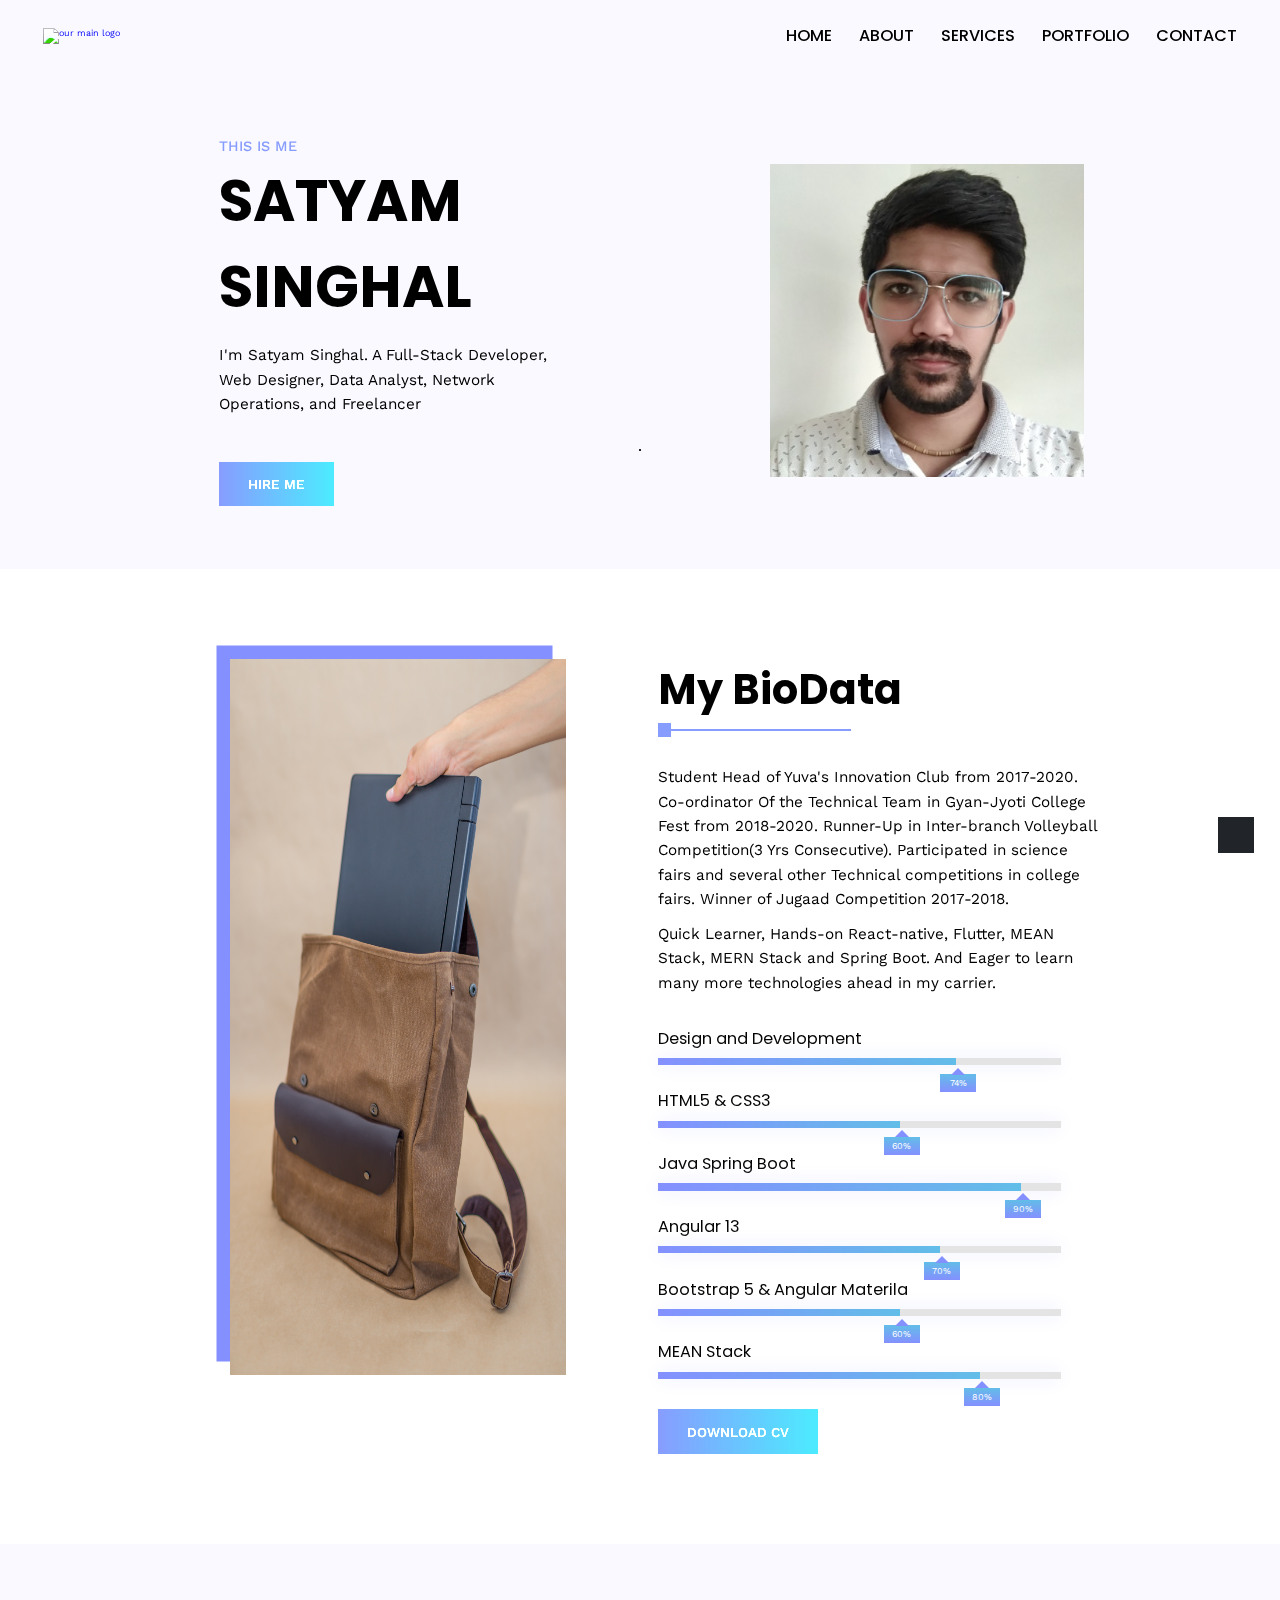
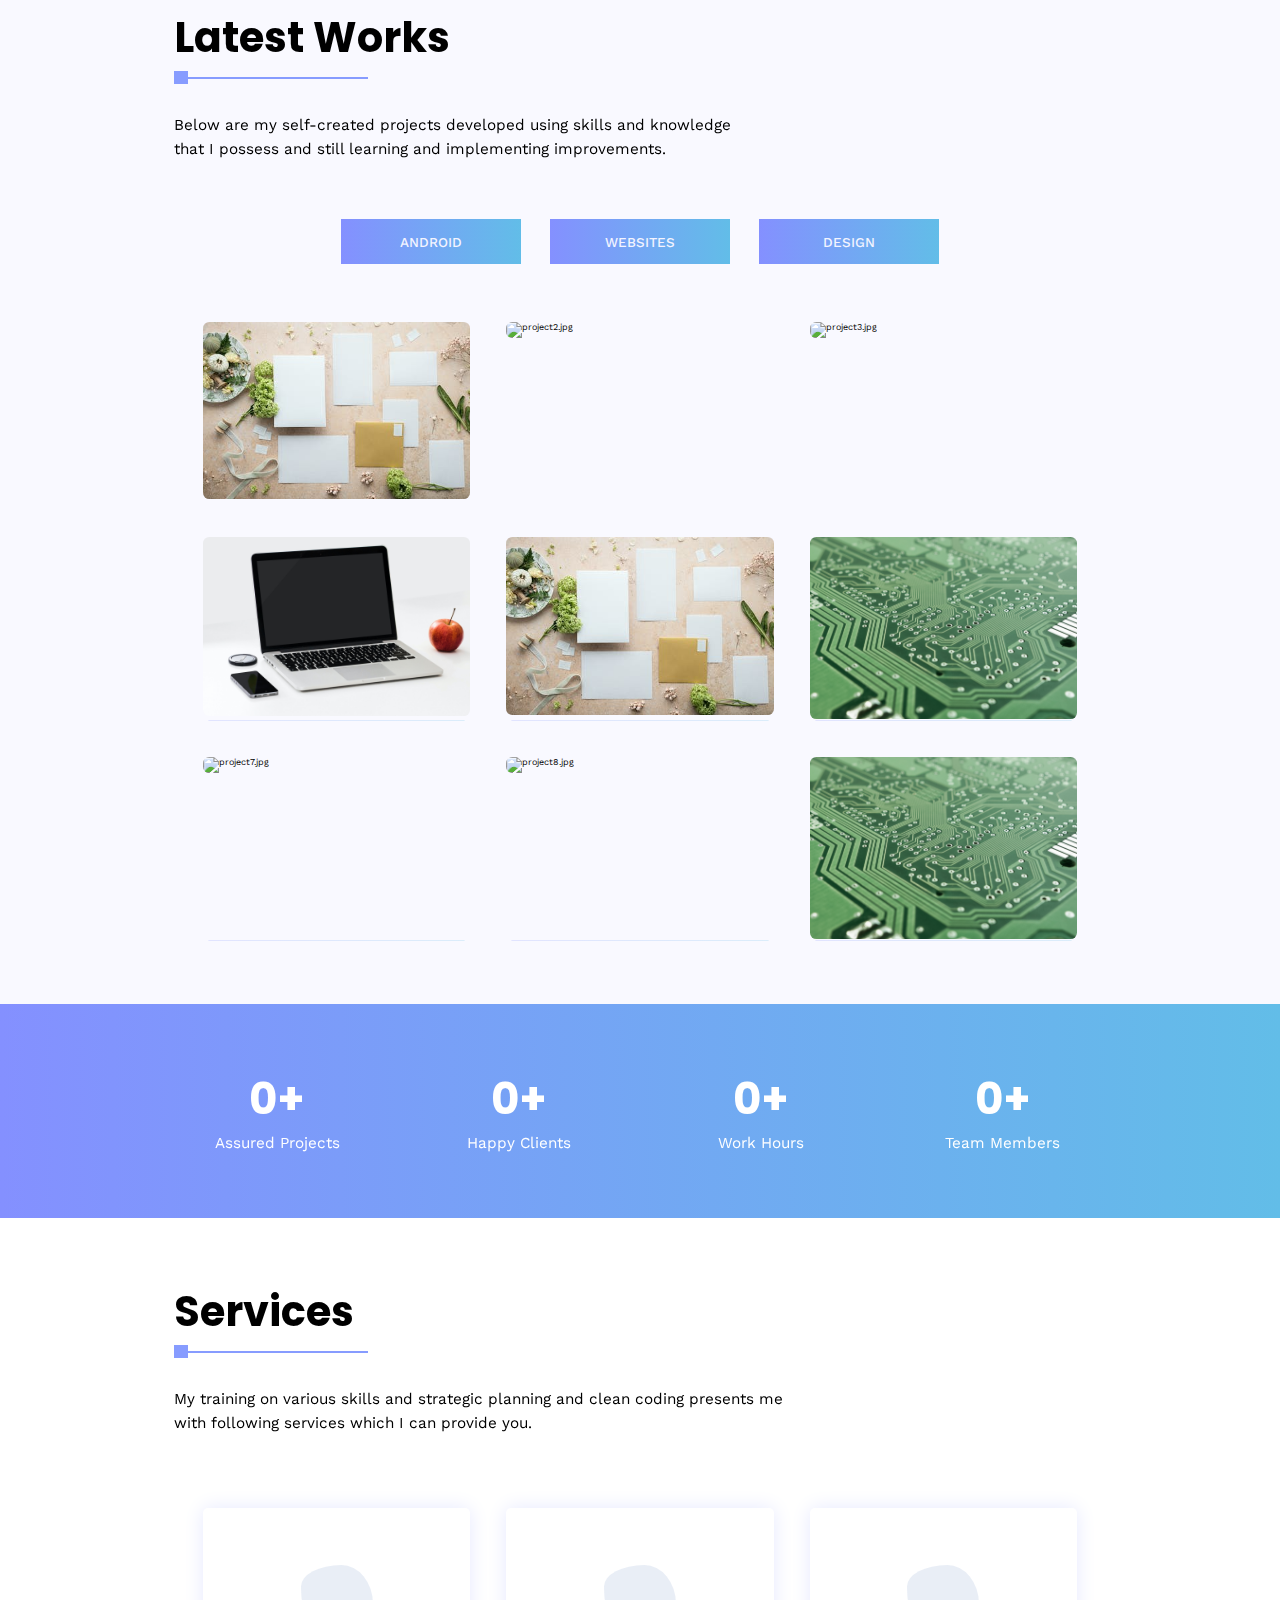
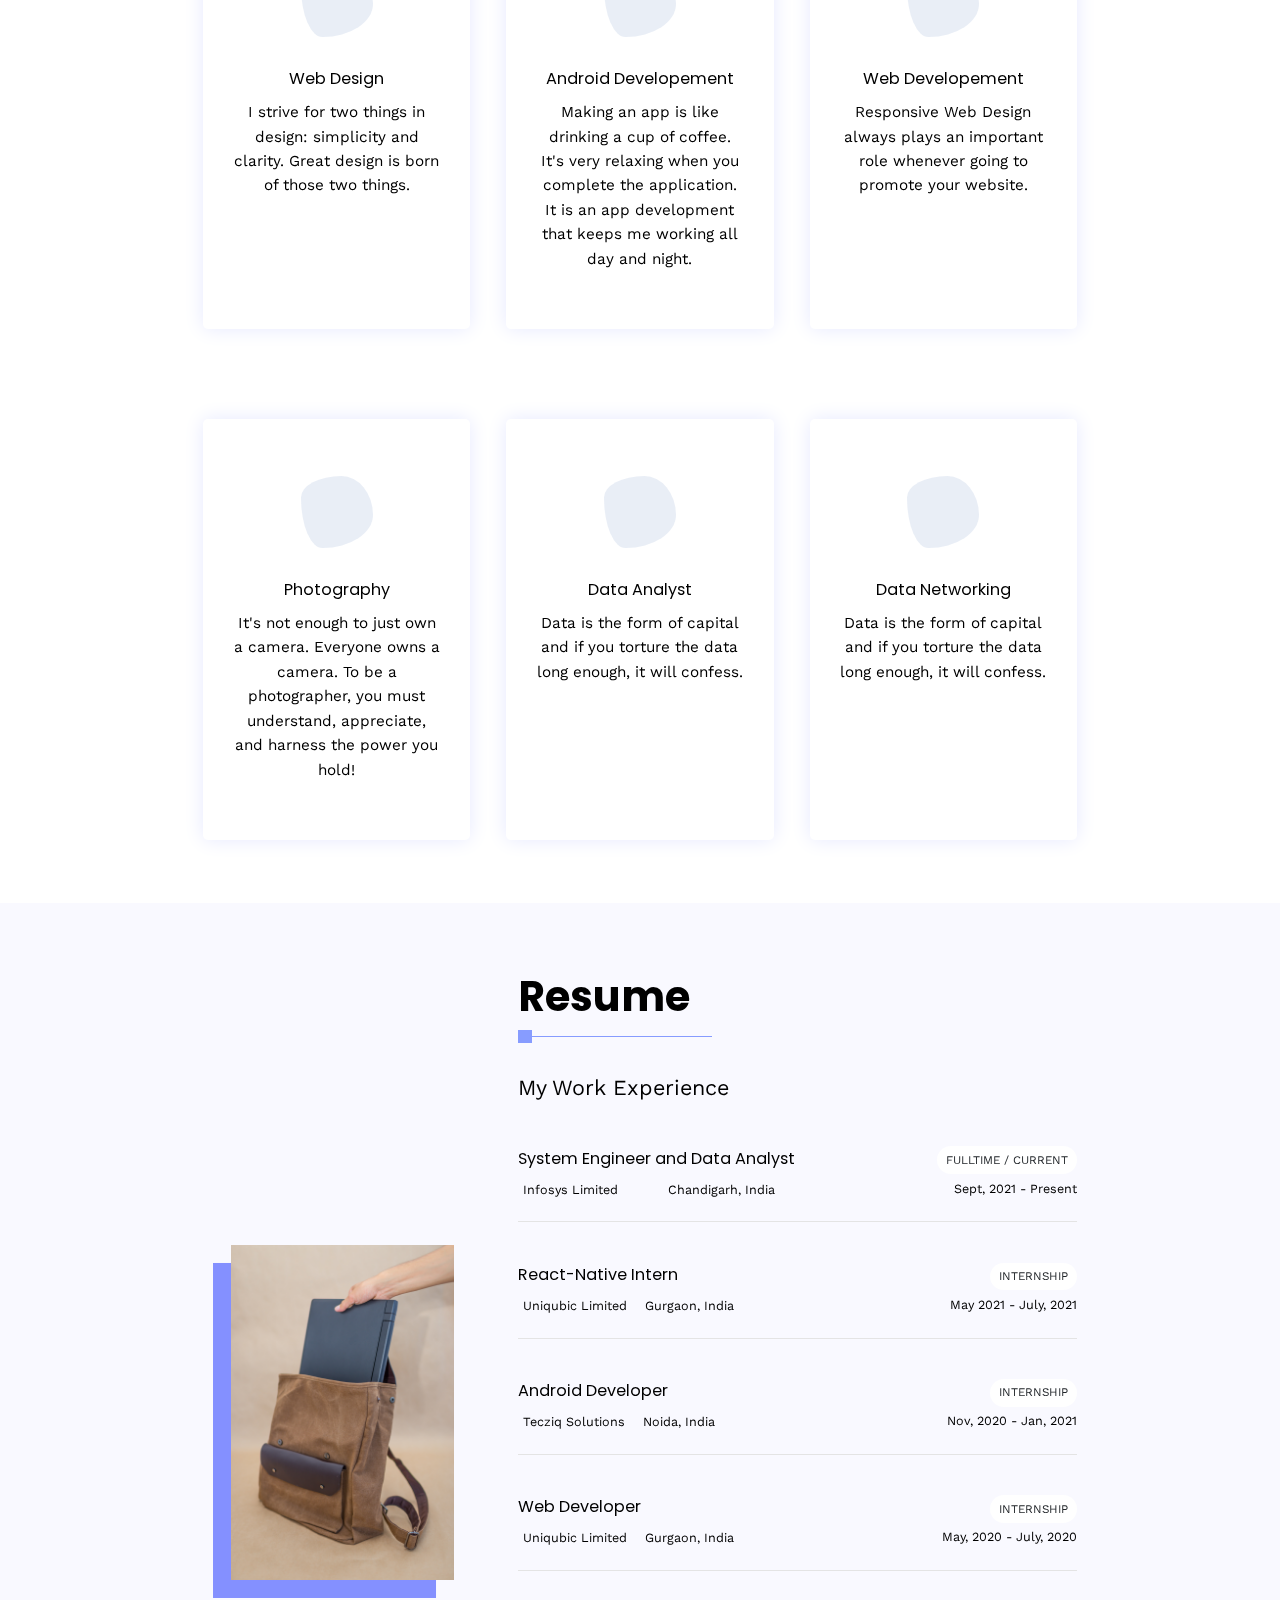
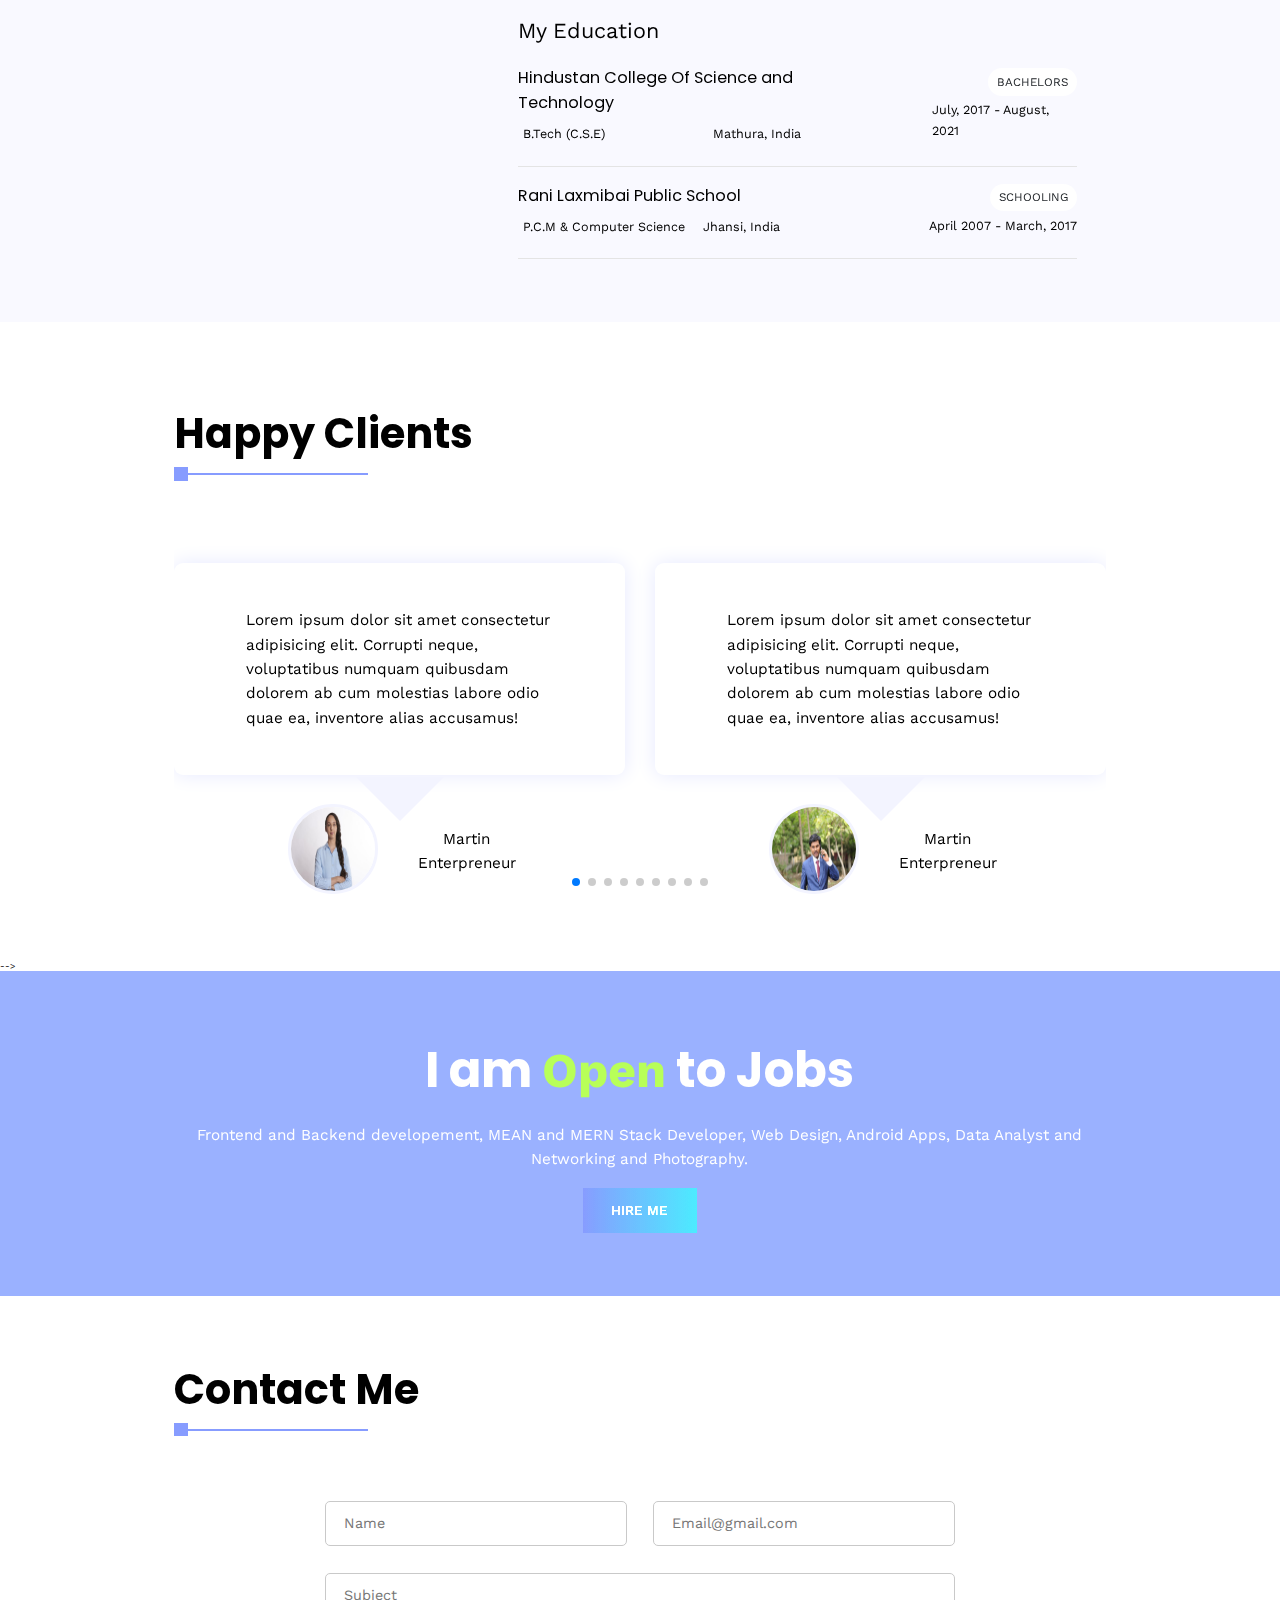
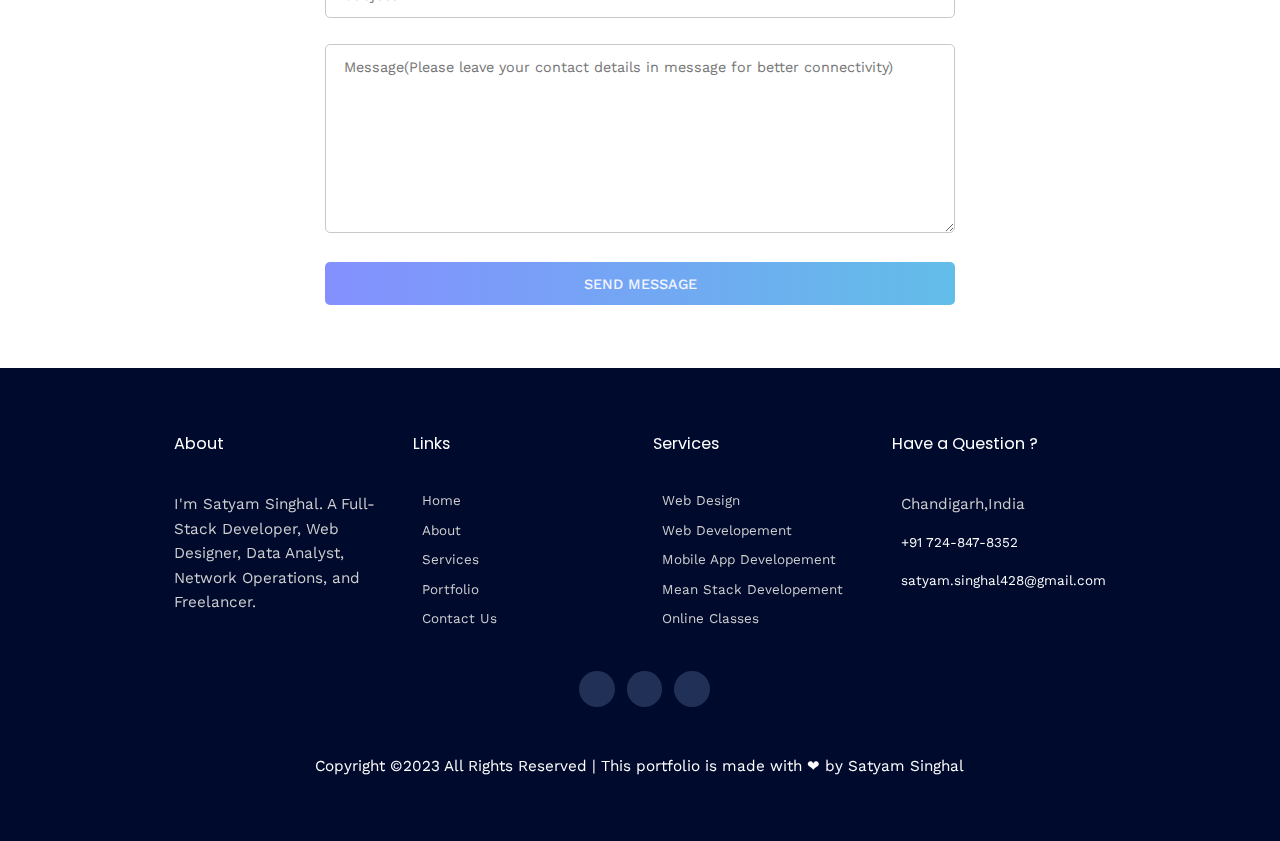
==== index.html @ 24dfbc2e "initial commit" ====
<!DOCTYPE html>
<html lang="en">

<head>
  <meta charset="UTF-8">
  <meta http-equiv="X-UA-Compatible" content="IE=edge">
  <meta name="viewport" content="width=device-width, initial-scale=1.0">
  <meta name="description" content="My Portfolio Website to showcase my work and industry experience through certificates and sample projects">
  <meta name="keywords" content="HTML, CSS, JavaScript, portfolio, satyam, satyam singhal">
  <meta name="author" content="Satyam Singhal, Satyam Designers">
  <link rel="apple-touch-icon" sizes="57x57" href="images/favicon/apple-icon-57x57.png">
<link rel="apple-touch-icon" sizes="60x60" href="images/favicon/apple-icon-60x60.png">
<link rel="apple-touch-icon" sizes="72x72" href="images/favicon/apple-icon-72x72.png">
<link rel="apple-touch-icon" sizes="76x76" href="images/favicon/apple-icon-76x76.png">
<link rel="apple-touch-icon" sizes="114x114" href="images/favicon/apple-icon-114x114.png">
<link rel="apple-touch-icon" sizes="120x120" href="images/favicon/apple-icon-120x120.png">
<link rel="apple-touch-icon" sizes="144x144" href="images/favicon/apple-icon-144x144.png">
<link rel="apple-touch-icon" sizes="152x152" href="images/favicon/apple-icon-152x152.png">
<link rel="apple-touch-icon" sizes="180x180" href="images/favicon/apple-icon-180x180.png">
<link rel="icon" type="image/png" sizes="192x192"  href="images/favicon/android-icon-192x192.png">
<link rel="icon" type="image/png" sizes="32x32" href="images/favicon/favicon-32x32.png">
<link rel="icon" type="image/png" sizes="96x96" href="images/favicon/favicon-96x96.png">
<link rel="icon" type="image/png" sizes="16x16" href="images/favicon/favicon-16x16.png">
<link rel="manifest" href="images/favicon/manifest.json">
<meta name="msapplication-TileColor" content="#ffffff">
<meta name="msapplication-TileImage" content="images/favicon/ms-icon-144x144.png">
<meta name="theme-color" content="#ffffff">
  <title>Satyam Designers - Satyam Singhal Resume</title>
  <link rel="stylesheet" href="css/style.css">
  <link rel="stylesheet" href="https://cdn.jsdelivr.net/npm/swiper@8/swiper-bundle.min.css" />
  <link rel="stylesheet" href="https://cdnjs.cloudflare.com/ajax/libs/font-awesome/6.2.1/css/all.min.css"
    integrity="sha512-MV7K8+y+gLIBoVD59lQIYicR65iaqukzvf/nwasF0nqhPay5w/9lJmVM2hMDcnK1OnMGCdVK+iQrJ7lzPJQd1w=="
    crossorigin="anonymous" referrerpolicy="no-referrer" />
  <script defer src="index.js"></script>
  <script type="module" src="https://unpkg.com/ionicons@5.5.2/dist/ionicons/ionicons.esm.js"></script>
  <script nomodule src="https://unpkg.com/ionicons@5.5.2/dist/ionicons/ionicons.js"></script>
  <script src="https://cdn.jsdelivr.net/npm/swiper@8/swiper-bundle.min.js"></script>
  <script src="https://cdn.jsdelivr.net/npm/swiper@8/swiper-bundle.min.js"></script>
</head>

<body>

  <!-- Header Section / Navbar Section -->

  <header class="header">
   <a href="/index.html"> <img src="images/SATYAM.png" alt="our main logo" class="logo" ></a>
    <nav class="navbar">
      <ul class="navbar-lists">
        <li class="navbar-item"><a href="/index.html" class="navbar-link home-link">Home</a></li>
        <li class="navbar-item"><a href="/about.html" class="navbar-link about-link">About</a></li>
        <li class="navbar-item"><a href="/service.html" class="navbar-link service-link">Services</a></li>
        <li class="navbar-item"><a href="#portfolio-section" class="navbar-link portfolio-link">Portfolio</a></li>
        <li class="navbar-item"><a href="/contact.html" class="navbar-link contact-link">Contact</a></li>
      </ul>
    </nav>

    <div class="mobile-navbar-btn">
      <ion-icon name="menu-outline" class="mobile-nav-icon"></ion-icon>
      <ion-icon name="close-outline" class="mobile-nav-icon"></ion-icon>
    </div>
  </header>

  <!-- Main Section / Hero Section -->

  <main>
    <section class="section section-hero">
      <div class="container grid grid-two-column">
        <div class="section-hero-data">
          <p class="hero-top-data">This is me</p>
          <h1 class="hero-heading">Satyam Singhal</h1>
          <p class="hero-para">I'm Satyam Singhal. A Full-Stack Developer, Web Designer, Data Analyst, Network
            Operations, and Freelancer</p>
          <div><a href="/contact.html" class="btn hire-btn">Hire Me</a></div>
        </div>
        <div class="section-hero-image">
          <img src="images/myself.jpeg" loading="lazy" alt="me.png" class="hero-image">
        </div>
      </div>
    </section>
  </main>

  <!-- Our Biodata Section -->

  <section class="section section-bio">
    <div class="container grid grid-two-column">
      <div class="section-bio-image">
        <img src="images/portfolio/port3.jpg" loading="lazy" alt="me.png" class="bio-image">
      </div>
      <div class="section-bio-data">
        <h2 class="common-heading">My BioData</h2>
        <p>Student Head of Yuva's Innovation Club from 2017-2020.
          Co-ordinator Of the Technical Team in Gyan-Jyoti College Fest from 2018-2020.
          Runner-Up in Inter-branch Volleyball Competition(3 Yrs Consecutive).
          Participated in science fairs and several other Technical competitions in college fairs.
          Winner of Jugaad Competition 2017-2018.</p>
        <br>
        <p>Quick Learner, Hands-on React-native, Flutter, MEAN Stack, MERN Stack and Spring Boot. And Eager to learn many more technologies ahead in my carrier.</p>

        <div class="bio-data-stats">

          <div class="bio-stats">
            <h3>Design and Development</h3>
            <div class="bio-progress">
              <span>74%</span>
            </div>
          </div>

          <div class="bio-stats">
            <h3>HTML5 & CSS3</h3>
            <div class="bio-progress bio-progress-2">
              <span>60%</span>
            </div>
          </div>

          <div class="bio-stats">
            <h3>Java Spring Boot</h3>
            <div class="bio-progress bio-progress-3">
              <span>90%</span>
            </div>
          </div>

          <div class="bio-stats">
            <h3>Angular 13</h3>
            <div class="bio-progress bio-progress-4">
              <span>70%</span>
            </div>
          </div>

          <div class="bio-stats">
            <h3>Bootstrap 5 & Angular Materila</h3>
            <div class="bio-progress bio-progress-5">
              <span>60%</span>
            </div>
          </div>

          <div class="bio-stats">
            <h3>MEAN Stack</h3>
            <div class="bio-progress bio-progress-6">
              <span>80%</span>
            </div>
          </div>
        </div>

        <div class="bio-data-btn">
          <a href="https://drive.google.com/drive/folders/1k03DXloCaGzFp1DYtgX8OpWL601g12wP" download target="_blank"
            class="btn cv-btn">Download CV</a>
        </div>
      </div>
    </div>
  </section>

  <!-- Our Portfolio Section -->

  <section class="section section-portfolio" id="portfolio-section">
    <div class="container">
      <h2 class="common-heading">Latest Works</h2>
      <p>Below are my self-created projects developed using skills and knowledge that I possess and still learning and implementing improvements.
      </p>
      <div class="p-btns">
        <div  class="btn p-btn " data-btn-num="1">Android</div>
        <div  class="btn p-btn" data-btn-num="2">Websites</div>
        <div class="btn p-btn" data-btn-num="3">Design</div>
      </div>

      <div class="container grid grid-three-column portfolio-images">
        <div class="image-overlay p-btn--1">
          <img src="images/portfolio/port1.jpeg" loading="lazy" alt="project1.jpg">
          <div class="overlay">
            <a href="https://github.com/SatyamSinghal108?tab=repositories" target="_blank" class="common-heading">Project 1</a>
          </div>
        </div>

        <div class="image-overlay p-btn--2">
          <img src="images/portfolio/port2.jpg" loading="lazy" alt="project2.jpg">
          <div class="overlay">
            <a href="https://github.com/SatyamSinghal108?tab=repositories" target="_blank" class="common-heading">Project 2</a>
          </div>
        </div>

        <div class="image-overlay p-btn--3 p-btn--1">
          <img src="images/portfolio/port5.jpg" loading="lazy" alt="project3.jpg">
          <div class="overlay">
            <a href="https://github.com/SatyamSinghal108?tab=repositories" target="_blank" class="common-heading">Project 3</a>
          </div>
        </div>

        <div class="image-overlay p-btn--1">
          <img src="images/portfolio/port7.jpg" loading="lazy" alt="project4.jpg">
          <div class="overlay">
            <a href="https://github.com/SatyamSinghal108?tab=repositories" target="_blank" class="common-heading">Project 4</a>
          </div>
        </div>

        <div class="image-overlay p-btn--3">
          <img src="images/portfolio/port1.jpeg" loading="lazy" alt="project5.jpg">
          <div class="overlay">
            <a href="https://github.com/SatyamSinghal108?tab=repositories" target="_blank" class="common-heading">Project 5</a>
          </div>
        </div>

        <div class="image-overlay p-btn--2 p-btn--3">
          <img src="images/portfolio/port6.jpg" loading="lazy" alt="project6.jpg">
          <div class="overlay">
            <a href="https://github.com/SatyamSinghal108?tab=repositories" target="_blank" class="common-heading">Project 6</a>
          </div>
        </div>

        <div class="image-overlay p-btn--3">
          <img src="images/portfolio/port2.jpg" loading="lazy" alt="project7.jpg">
          <div class="overlay">
            <a href="https://github.com/SatyamSinghal108?tab=repositories" target="_blank" class="common-heading">Project 7</a>
          </div>
        </div>

        <div class="image-overlay p-btn--1 p-btn--2 p-btn--3">
          <img src="images/portfolio/port5.jpg" loading="lazy" alt="project8.jpg">
          <div class="overlay">
            <a href="https://github.com/SatyamSinghal108?tab=repositories" target="_blank" class="common-heading">Project 8</a>
          </div>
        </div>

        <div class="image-overlay p-btn--2">
          <img src="images/portfolio/port6.jpg" loading="lazy" alt="project9.jpg">
          <div class="overlay">
            <a href="https://github.com/SatyamSinghal108?tab=repositories" target="_blank" class="common-heading">Project 9</a>
          </div>
        </div>
      </div>
    </div>
  </section>

  <!-- Couter Section -->

  <section class="section counter-section">
    <div class="container grid grid-four-column">
      <div>
        <h2 class="counter-numbers" data-num="2000">0+</h2>
        <p>Assured Projects</p>
      </div>
      <div>
        <h2 class="counter-numbers" data-num="600">0+</h2>
        <p>Happy Clients</p>
      </div>
      <div>
        <h2 class="counter-numbers" data-num="4000">0+</h2>
        <p>Work Hours</p>
      </div>
      <div>
        <h2 class="counter-numbers" data-num="5000">0+</h2>
        <p>Team Members</p>
      </div>

    </div>
  </section>

  <!-- Service Section -->
  <section class="section section-services">
    <div class="container">
      <h2 class="common-heading">Services</h2>
      <p>My training on various skills and strategic planning and clean coding presents me with following services which I can provide you.</p>
      <div class="container grid grid-three-column">
        <div class="service-box">
          <ion-icon name="desktop-sharp" class="service-icon"></ion-icon>
          <h3>Web Design</h3>
          <p>I strive for two things in design: simplicity and clarity. Great design is born of those two things.</p>
        </div>

        <div class="service-box">
          <ion-icon name="phone-portrait-outline" class="service-icon"></ion-icon>
          <h3>Android Developement</h3>
          <p>Making an app is like drinking a cup of coffee.

            It's very relaxing when you complete the application.
            
            It is an app development that keeps me working all day and night.</p>
        </div>

        <div class="service-box">
          <ion-icon name="laptop-sharp" class="service-icon"></ion-icon>
          <h3>Web Developement</h3>
          <p>Responsive Web Design always plays an important role whenever going to promote your website.</p>
        </div>

        <div class="service-box">
          <ion-icon name="images-sharp" class="service-icon"></ion-icon>
          <h3>Photography</h3>
          <p>It's not enough to just own a camera. Everyone owns a camera. To be a photographer, you must understand, appreciate, and harness the power you hold!</p>
        </div>

        <div class="service-box">
          <ion-icon name="analytics-sharp" class="service-icon"></ion-icon>
          <h3>Data Analyst</h3>
          <p>Data is the form of capital and if you torture the data long enough, it will confess.</p>
        </div>

        <div class="service-box">
          <ion-icon name="globe-sharp" class="service-icon"></ion-icon>
          <h3>Data Networking</h3>
          <p>Data is the form of capital and if you torture the data long enough, it will confess.</p>
        </div>
      </div>
    </div>
  </section>


  <section class="section section-resume">
    <div class="container">
      <div class="container grid grid-two-column">
        <div class="resume-img">
          <img src="images/portfolio/port3.jpg"  alt="me.png" class="lazy-image" loading="lazy">
        </div>

        <div class="resume-data">
          <h2 class="common-heading">Resume</h2>
          <p class="resume-para">My Work Experience</p>

          <div class="resume-data-subsection">
            <div class="resume-data-left">
              <h3>System Engineer and Data Analyst</h3>
              <div class="grid grid-two-column">
                <p>
                  <ion-icon name="business-outline"></ion-icon> Infosys Limited
                  
                </p>
                <p><ion-icon name="location-outline"></ion-icon> Chandigarh, India</p>
              </div>
            </div>

            <div class="resume-data-right">
              <p class="resume-data-button">fulltime / Current</p>
              <p>
                <ion-icon name="calendar-outline"></ion-icon>
                <span>Sept, 2021 - Present </span>
              </p>
            </div>
          </div>
          <!-- end  -->

          <div class="resume-data-subsection">
            <div class="resume-data-left">
              <h3>React-Native Intern</h3>
              <div class="grid grid-two-column">
                <p>
                  <ion-icon name="business-outline"></ion-icon> Uniqubic Limited
                  
                </p>
                <p><ion-icon name="location-outline"></ion-icon> Gurgaon, India</p>
              </div>
            </div>

            <div class="resume-data-right">
              <p class="resume-data-button">Internship</p>
              <p>
                <ion-icon name="calendar-outline"></ion-icon>
                <span>May 2021  -  July, 2021 </span>
              </p>
            </div>
          </div>
          <!-- end  -->

          <div class="resume-data-subsection">
            <div class="resume-data-left">
              <h3>Android Developer</h3>
              <div class="grid grid-two-column">
                <p>
                  <ion-icon name="business-outline"></ion-icon> Tecziq Solutions
                
                </p>
                <p><ion-icon name="location-outline"></ion-icon> Noida, India</p>
              </div>
            </div>

            <div class="resume-data-right">
              <p class="resume-data-button">Internship</p>
              <p>
                <ion-icon name="calendar-outline"></ion-icon>
                <span>Nov, 2020  -  Jan, 2021 </span>
              </p>
            </div>
          </div>
          <!-- end  -->

          <div class="resume-data-subsection">
            <div class="resume-data-left">
              <h3>Web Developer</h3>
              <div class="grid grid-two-column">
                <p>
                  <ion-icon name="business-outline"></ion-icon> Uniqubic Limited
                 
                </p>
                <p><ion-icon name="location-outline"></ion-icon> Gurgaon, India</p>
              </div>
            </div>

            <div class="resume-data-right">
              <p class="resume-data-button">Internship</p>
              <p>
                <ion-icon name="calendar-outline"></ion-icon>
                <span>May, 2020  -  July, 2020 </span>
              </p>
            </div>
          </div>
          <!-- end  -->

          <div class="resume-data-bottom-subsection">
            <p class="resume-para">My Education</p>
            <div class="resume-data-subsection margin-small">
              <div class="resume-data-left">
                <h3>Hindustan College Of Science and Technology</h3>
                <div class="grid grid-two-column">
                  <p>
                    <ion-icon name="business-outline"></ion-icon>
                    B.Tech (C.S.E)
                  </p>
                  <p>
                    <ion-icon name="location-outline"></ion-icon> Mathura, India
                  </p>
                </div>
              </div>

              <div class="resume-data-right">
                <p class="resume-data-button">Bachelors</p>
                <p>
                  <ion-icon name="calendar-outline"></ion-icon>
                  <span>July, 2017 - August, 2021 </span>
                </p>
              </div>
            </div>
            <!-- end -->
            <div class="resume-data-subsection margin-small">
              <div class="resume-data-left">
                <h3>Rani Laxmibai Public School</h3>
                <div class="grid grid-two-column">
                  <p>
                    <ion-icon name="business-outline"></ion-icon>
                    P.C.M & Computer Science 
                  </p>
                  <p>
                    <ion-icon name="location-outline"></ion-icon> Jhansi, India
                  </p>
                </div>
              </div>

              <div class="resume-data-right">
                <p class="resume-data-button">schooling</p>
                <p>
                  <ion-icon name="calendar-outline"></ion-icon>
                  <span>April 2007 - March, 2017 </span>
                </p>
              </div>
            </div>
            <!-- end -->
          </div>
        </div>
      </div>
    </div>
    </div>
  </section>

  <!-- Testimonial slider section -->

  <section class="section section-testimonial">
    <div class="container">
      <h2 class="common-heading">Happy Clients</h2>
      <div class="swiper mySwiper container">
        <div class="swiper-wrapper">
          <div class="swiper-slide">
            <div class="swiper-client-msg">
              <p> Lorem ipsum dolor sit amet consectetur adipisicing elit. Corrupti neque, voluptatibus numquam
                quibusdam
                dolorem ab cum molestias labore odio quae ea, inventore alias accusamus!</p>
            </div>
            <div class="swiper-client-data grid grid-two-column">
              <figure>
                <img src="images/clients/client1.jpg" loading="lazy" alt="">
              </figure>
              <div class="client-data-details">
                <p>Martin </p>
                <p>Enterpreneur</p>
              </div>
            </div>
          </div>
          <div class="swiper-slide">
            <div class="swiper-client-msg">
              <p> Lorem ipsum dolor sit amet consectetur adipisicing elit. Corrupti neque, voluptatibus numquam
                quibusdam
                dolorem ab cum molestias labore odio quae ea, inventore alias accusamus!</p>
            </div>
            <div class="swiper-client-data grid grid-two-column">
              <figure>
                <img src="images/clients/client2.jpg" loading="lazy" alt="">
              </figure>
              <div class="client-data-details">
                <p>Martin </p>
                <p>Enterpreneur</p>
              </div>
            </div>
          </div>
          <div class="swiper-slide">
            <div class="swiper-client-msg">
              <p> Lorem ipsum dolor sit amet consectetur adipisicing elit. Corrupti neque, voluptatibus numquam
                quibusdam
                dolorem ab cum molestias labore odio quae ea, inventore alias accusamus!</p>
            </div>
            <div class="swiper-client-data grid grid-two-column">
              <figure>
                <img src="images/clients/client3.jpg" loading="lazy" alt="">
              </figure>
              <div class="client-data-details">
                <p>Martin</p>
                <p>Enterpreneur</p>
              </div>
            </div>
          </div>
          <div class="swiper-slide">
            <div class="swiper-client-msg">
              <p> Lorem ipsum dolor sit amet consectetur adipisicing elit. Corrupti neque, voluptatibus numquam
                quibusdam
                dolorem ab cum molestias labore odio quae ea, inventore alias accusamus!</p>
            </div>
            <div class="swiper-client-data grid grid-two-column">
              <figure>
                <img src="images/clients/client4.jpg" loading="lazy" alt="">
              </figure>
              <div class="client-data-details">
                <p>Martin </p>
                <p>Enterpreneur</p>
              </div>
            </div>
          </div>
          <div class="swiper-slide">
            <div class="swiper-client-msg">
              <p> Lorem ipsum dolor sit amet consectetur adipisicing elit. Corrupti neque, voluptatibus numquam
                quibusdam
                dolorem ab cum molestias labore odio quae ea, inventore alias accusamus!</p>
            </div>
            <div class="swiper-client-data grid grid-two-column">
              <figure>
                <img src="images/clients/client5.jpg" loading="lazy" alt="">
              </figure>
              <div class="client-data-details">
                <p>Martin </p>
                <p>Enterpreneur</p>
              </div>
            </div>
          </div>
          <div class="swiper-slide">
            <div class="swiper-client-msg">
              <p> Lorem ipsum dolor sit amet consectetur adipisicing elit. Corrupti neque, voluptatibus numquam
                quibusdam
                dolorem ab cum molestias labore odio quae ea, inventore alias accusamus!</p>
            </div>
            <div class="swiper-client-data grid grid-two-column">
              <figure>
                <img src="images/clients/client6.jpg" loading="lazy" alt="">
              </figure>
              <div class="client-data-details">
                <p>Martin </p>
                <p>Enterpreneur</p>
              </div>
            </div>
          </div>
          <div class="swiper-slide">
            <div class="swiper-client-msg">
              <p> Lorem ipsum dolor sit amet consectetur adipisicing elit. Corrupti neque, voluptatibus numquam
                quibusdam
                dolorem ab cum molestias labore odio quae ea, inventore alias accusamus!</p>
            </div>
            <div class="swiper-client-data grid grid-two-column">
              <figure>
                <img src="images/clients/client7.jpg" loading="lazy" alt="">
              </figure>
              <div class="client-data-details">
                <p>Martin </p>
                <p>Enterpreneur</p>
              </div>
            </div>
          </div>
          <div class="swiper-slide">
            <div class="swiper-client-msg">
              <p> Lorem ipsum dolor sit amet consectetur adipisicing elit. Corrupti neque, voluptatibus numquam
                quibusdam
                dolorem ab cum molestias labore odio quae ea, inventore alias accusamus!</p>
            </div>
            <div class="swiper-client-data grid grid-two-column">
              <figure>
                <img src="images/clients/client8.jpg"loading="lazy"  alt="">
              </figure>
              <div class="client-data-details">
                <p>Martin</p>
                <p>Enterpreneur</p>
              </div>
            </div>
          </div>
          <div class="swiper-slide">
            <div class="swiper-client-msg">
              <p> Lorem ipsum dolor sit amet consectetur adipisicing elit. Corrupti neque, voluptatibus numquam
                quibusdam
                dolorem ab cum molestias labore odio quae ea, inventore alias accusamus!</p>
            </div>
            <div class="swiper-client-data grid grid-two-column">
              <figure>
                <img src="images/clients/client9.jpg" loading="lazy" alt="">
              </figure>
              <div class="client-data-details">
                <p>Martin </p>
                <p>Enterpreneur</p>
              </div>
            </div>
          </div>
          <div class="swiper-slide">
            <div class="swiper-client-msg">
              <p> Lorem ipsum dolor sit amet consectetur adipisicing elit. Corrupti neque, voluptatibus numquam
                quibusdam
                dolorem ab cum molestias labore odio quae ea, inventore alias accusamus!</p>
            </div>
            <div class="swiper-client-data grid grid-two-column">
              <figure>
                <img src="images/clients/client10.jpg"loading="lazy"  alt="">
              </figure>
              <div class="client-data-details">
                <p>Martin </p>
                <p>Enterpreneur</p>
              </div>
            </div>
          </div>
        </div>
        <div class="swiper-pagination"></div>
      </div>
    </div>
  </section> -->

  <!-- Freelancing Section -->

  <section class="section section-freelance">
    <div class="overlay"></div>
    <div class="container">
      <h2>I am <span>Open</span> to Jobs</h2>
      <p>Frontend and Backend developement, MEAN and MERN Stack Developer, Web Design, Android Apps, Data Analyst and Networking and Photography.</p>
      <a href="/contact.html" class="btn">HIRE ME</a>
    </div>
  </section>

  <!-- Contact Section -->
  <section class="section section-contact">
    <div class="container">
      <h2 class="common-heading">Contact Me</h2>
    </div>

    <div class="section-contact-main contact-container">
      <form   action="https://formspree.io/f/mjvdgvya"
      method="POST">
        <div class="grid grid-two-column">
          <div>
            <label for="Username"></label>
            <input type="text" name="Username" placeholder="Name" id="username" required autocomplete="off">
          </div>
          <div>
            <label for="Email"></label>
            <input type="email" name="Email" placeholder="Email@gmail.com" id="email" required autocomplete="off">
          </div>
        </div>
        <div>
          <label for="Subject"></label>
          <input type="text" name="Subject" placeholder="Subject" id="subject" required autocomplete="off">
        </div>
        <div>
          <label for="testarea"></label>
          <textarea name="textarea" id="textarea" placeholder="Message(Please leave your contact details in message for better connectivity)" cols="30" rows="10" required autocomplete="off" min="20"></textarea>
        </div>

        <div>
          <input type="submit" name="submit" id="submit" class="btn" value="Send Message">
        </div>
      </form>
    </div>
  </section>

  <!-- Footer Section -->

  <footer class="section-footer section footer">
    <div class="container grid grid-four-column">
      <div class="f-about">
        <h3>About</h3>
        <p>I'm Satyam Singhal. A Full-Stack Developer, Web Designer, Data Analyst, Network
          Operations, and Freelancer.</p>
      </div>
      <!-- End -->
      <div class="f-links">
        <h3>Links</h3>

        <ul>
          <li><span><ion-icon name="arrow-forward-outline"></ion-icon></span><a href="/index.html">home</a></li>
          <li><span><ion-icon name="arrow-forward-outline"></ion-icon></span><a href="/about.html">about</a></li>
          <li><span><ion-icon name="arrow-forward-outline"></ion-icon></span><a href="/service.html">services</a></li>
          <li><span><ion-icon name="arrow-forward-outline"></ion-icon></span><a href="#portfolio-section">portfolio</a></li>
          <li><span><ion-icon name="arrow-forward-outline"></ion-icon></span><a href="/contact.html">contact us</a></li>
        </ul>
      </div>
      <!-- end -->
      <div class="f-services">
        <h3>Services</h3>

        <ul>
          <li><span><ion-icon name="arrow-forward-outline"></ion-icon></span><a href="/index.html">Web Design</a></li>
          <li><span><ion-icon name="arrow-forward-outline"></ion-icon></span><a href="/index.html">Web Developement</a></li>
          <li><span><ion-icon name="arrow-forward-outline"></ion-icon></span><a href="/index.html">Mobile App Developement</a></li>
          <li><span><ion-icon name="arrow-forward-outline"></ion-icon></span><a href="/index.html">Mean Stack Developement</a></li>
          <li><span><ion-icon name="arrow-forward-outline"></ion-icon></span><a href="/index.html">Online Classes</a></li>
        </ul>
      </div>
      <!-- end -->
      <div class="f-address">
        <h3>Have a Question ?</h3>
        <address>
          <div>
            <p><span><ion-icon name="location-outline"></ion-icon></span> Chandigarh,India</p>
          </div>

          <div>
            <p><span><ion-icon name="call-outline"></ion-icon></span>
              <a href="tel:+917248748352">+91 724-847-8352</a></p>
          </div>

          <div>
            <p><span><ion-icon name="mail-outline"></ion-icon></span>
              <a href="mailto:satyam.singhal428@gmail.com">satyam.singhal428@gmail.com</a></p>
          </div>
        </address>
      </div>
      <!-- end -->
    </div>

    <div class="container">
      <div class="f-social-icons">
        <a href="https://github.com/SatyamSinghal108" target="_blank">
          <ion-icon class="icons" name="logo-github"></ion-icon>
        </a>
        <a href="https://www.linkedin.com/in/satyam-singhal/" target="_blank">
          <ion-icon class="icons" name="logo-linkedin"></ion-icon>
        </a>
        <a href="https://wa.me/917248748352" target="_blank">
          <ion-icon class="icons" name="logo-whatsapp"></ion-icon>
        </a>
      </div>
      <div class="f-credits ">
        <p>Copyright ©2023 All Rights Reserved | This portfolio is made with  ❤ by Satyam Singhal</p>
      </div>
    </div>
  </footer>
</body>

</html>
---- css/style.css ----
@import url('https://fonts.googleapis.com/css2?family=Work+Sans:wght@400;500&display=swap');
@import url('https://fonts.googleapis.com/css2?family=Poppins:wght@500;600;700;800;900&display=swap');

* {
    margin: 0;
    padding: 0;
    box-sizing: border-box;
    font-family: 'Work Sans', sans-serif;
    scroll-behavior: smooth;
}

:root {
    --heading: rgb(0, 10, 45);
    --para: #2e2d2d;
    --para-tint: #e4e4e4;
    --white: #FFF;
    --black: #212529;
    --helper: #8490ff;
    --helper-tint: #f3f4ff;
    --bg: rgb(249, 249, 255);
    --gradient: linear-gradient(0deg, rgb(132, 144, 255) 0%, rgb(98, 189, 232) 100%);
    --gradientSupport: -webkit-linear-gradient(0deg, rgb(132, 144, 255) 0%, rgb(98, 189, 232) 100%);
    --shadow: 0px 0px 20px 0px #e6e9ff;
    --shadow-support: 0px 2rem 2rem 0px #dadeff;
    --icon-bg: rgb(144 172 209 / 20%);
    --overlay:#3564ff;
}

html {
    font-size: 62.5%;
    overflow-x: hidden;
    scroll-behavior: smooth;
}
body{
    overflow-x: hidden;
    
}

h1,
h2,
h3,
h4,
h5,
h6 {
    font-family: "Poppins", sans-serif;
    filter: contrast(1.75);
}

h1 {
    color: var(--heading);
    font-size: 6rem;
    font-weight: 600;
}

h3 {
    font-size: 1.8rem;
    font-weight: 400;
}

p {
    color: var(--para);
    line-height: 1.6;
    font-size: 1.7rem;
    filter: contrast(1.75);
}

a {
    text-decoration: none;
    filter: contrast(1.75);
}

li {
    list-style: none;
}

img{
    aspect-ratio: 512 x 340 (1.51);
}

/* ----------------------- 
Header Section Style 
----------------------- */

.header {
    padding: 0 4.8rem;
    height: 8rem;
    background-color: var(--bg);
    display: flex;
    justify-content: space-between;
    align-items: center;
    /* position: sticky;
    top: 0;
    z-index: 1; */
    transition: all 0.3s ease;
}

.sticky .header{
    position: fixed;
    top: 0;
    left:0;
    width: 100%;
    z-index: 222;
    background-color: var(--white);
    box-shadow: var(--shadow);
}

.sticky .section-hero{
    margin-top: 10rem;
}

.header .logo {
    height: 4rem;
}

.navbar-lists {
    display: flex;
    gap: 4.8rem;
}

.navbar-link:hover,
navbar-link:active {
    color: var(--helper);
}

.navbar-link:link,
navbar-link:visited, .navbar-link  {
    display: inline-block;
    text-decoration: none;
    font-size: 1.8rem;
    font-weight: 500;
    text-transform: uppercase;
    color: var(--black);
    font-family: "Poppins", sans-serif;
    transition: all 0.3s linear;
}


.mobile-navbar-btn{
    display: none;
    background: transparent;
    border: none;
    cursor: pointer;
}





/* ----------------------- 
Reusable Style 
----------------------- */

.section {
    padding: 7rem 0;
}

.grid {
    display: grid;
    gap: 9rem;
}

.grid-two-column {
    grid-template-columns: repeat(2, 1fr);
}

.grid-three-column {
    grid-template-columns: repeat(3, 1fr);
}

.grid-four-column {
    grid-template-columns: repeat(4, 1fr);
}


.container {
    max-width: 140rem;
    margin: 0px auto;
}

.btn {
    background: var(--gradientSupport);
    padding: 1.6rem 3.2rem;
    border: none;
    display: inline-block;
    text-transform: uppercase;
    font-size: 1.5rem;
    font-weight: 500;
    cursor: pointer;
    color: var(--helper-tint);
    transition: all 0.3s ease;
    -o-transition: all 0.3s ease;
    -moz-transition: all 0.3s ease;
    -webkit-transition: all 0.3s ease;

}

.btn:hover,
.btn:active {
    box-shadow: var(--shadow-support);
}

.common-heading {
    font-size: 4.6rem;
    font-weight: 700;
    text-transform: capitalize;
    margin-bottom: 5rem;
    position: relative;
}

.common-heading::before {
    content: "";
    position: absolute;
    left: 0;
    top: 105%;
    width: 1.5rem;
    height: 1.5rem;
    /* border-radius: 10rem; */
    background-color: var(--helper);
}

.common-heading::after {
    content: "";
    position: absolute;
    left: 1.5rem;
    top: 115%;
    width: 20rem;
    height: 0.2rem;
    background-color: var(--helper);
}

/* ----------------------- 
Hero Section Style 
----------------------- */
.section-hero {
    background-color: var(--bg);
    padding-left: 10rem;
}

.section-hero-data {
    display: flex;
    flex-direction: column;
    justify-content: center;
}


.hero-image {
    max-width: 70%;
}

.section-hero-image {
    display: flex;
    justify-content: center;
    align-items: center;
}

.hero-top-data {
    text-transform: uppercase;
    color: var(--helper);
    font-weight: 500;
    font-size: 1.6rem;
}

.hero-heading {
    font-weight: 700;
    font-size: 6.4rem;
    text-transform: uppercase;
}

.hero-para {
    margin-top: 1.5rem;
    margin-bottom: 5rem;
    max-width: 80%;
}


/* ----------------------- 
bio Section Style 
----------------------- */

.section-bio {
    background-color: var(--white);
    padding: 10rem 0;
}

.section-bio-data {
    display: flex;
    flex-direction: column;
    justify-content: center;

}


.bio-image {
    max-width: 75%;
    max-height: 90%;
    box-shadow: -1.5rem -1.5rem 0 0 var(--helper);
    display: inline-block;
}

.section-bio-image {
    display: flex;
    justify-content: center;
    /* align-items:center; */
}

.bio-data-stats {
    display: flex;
    flex-direction: column;
    gap: 2.6rem;
    padding: 3.4rem 0;
}

.bio-progress {
    width: 90%;
    height: 0.8rem;
    background-color: var(--para-tint);
    /* border-radius: 10rem; */
    box-shadow: var(--shadow);
    position: relative;
}

.bio-progress::before {
    content: "";
    top: 0;
    left: 0;
    height: 0.8rem;
    width: 74%;
    position: absolute;
    background: var(--gradientSupport);
}

.bio-progress-2::before {
    width: 60%;
}

.bio-progress-3::before {
    width: 90%;
}

.bio-progress-4::before {
    width: 70%;
}

.bio-progress-5::before {
    width: 60%;
}

.bio-progress-6::before {
    width: 80%;
}

.bio-stats h3 {
    margin-bottom: .8rem;
}

.bio-progress span {
    position: absolute;
    top: 1.8rem;
    width: 4rem;
    height: 2rem;
    background: var(--gradient);
    color: var(--white);
    display: flex;
    justify-content: center;
    align-items: center;
    border: none;
    outline: 0;
}

.bio-progress span {
    left: 70%;
}

.bio-progress-2 span {
    left: 56%;
}

.bio-progress-3 span {
    left: 86%;
}

.bio-progress-4 span {
    left: 66%;
}

.bio-progress-5 span {
    left: 56%;
}

.bio-progress-6 span {
    left: 76%;
}

.bio-progress span::after {
    content: "";
    position: absolute;
    top: -1.5rem;
    width: 0;
    height: 0;
    border: 0.8rem solid var(--helper);
    border-color: transparent;
    border-bottom-color: var(--helper);
}


/* ----------------------- 
portfolio Section Style 
----------------------- */

.section-portfolio {
    background: var(--bg);
    transition: all 0.7s linear;
}

.section-portfolio p {
    max-width: 60%;
}

.p-btns {
    display: flex;
    justify-content: center;
    align-items: center;
    gap: 3.2rem;
    margin: 6.4rem 0;
}

.portfolio-images {
    gap: 3.2rem;
}

.portfolio-images img {
    width: 100%;
    border-radius: 0.7rem;
    position: relative;
    overflow: hidden;
}

.p-btns div {
    width: 20rem;
    display: flex;
    justify-content: center;
    align-items: center;
}

.image-overlay {
    position: relative;
    overflow: hidden;
}

.image-overlay .overlay {
    position: absolute;
    top: 0;
    left: 0;
    width: 100%;
    height: 100%;
    background: var(--gradientSupport);
    opacity: 0.8;
    display: flex;
    justify-content: center;
    align-items: center;
    transform: translateY(100%);
    transition: all 0.3s linear;
    border-radius: 0.7rem;
}

.image-overlay:hover>.overlay {
    transform: translateY(0%);
    opacity: 0.8;
    cursor: pointer;
}

.image-overlay .common-heading {
    color: var(--white);
    text-decoration: none;
    margin: 0;
}



.p-btn:hover {
    transform: translateY(-1rem);
    transition: all 0.3s linear;
}

.p-btn-active {
    transform: translateY(-1rem);
    transition: all 0.3s linear;
}

.p-image-not-active {
    display: none;
}

/* ----------------------- 
Counter Section Style 
----------------------- */

.counter-section {
    background: var(--gradientSupport);
    text-align: center;
    transition: all 0.7s linear;
    color: var(--white);
}

.counter-numbers {
    font-size: 4.8rem;
}

.counter-section p {
    text-transform: capitalize;
    color: var(--white);
}

/* ==============================
==========Service Section========
===============================*/

.section-services {
    transition: all 0.7s linear;
}

.section-services p {
    max-width: 70rem;
}

.section-services .grid {
    row-gap: 10rem;
    margin-top: 8rem;
}

.service-box {
    border-radius: 5px;
    text-align: center;
    box-shadow: var(--shadow);
    padding: 6.4rem 3.4rem;
    transition: all 0.3s linear;
}

.service-box:hover,
.service-box:active {
    transform: translateY(-3rem);
}

.service-icon {
    width: 8rem;
    height: 8rem;
    background-color: var(--icon-bg);
    display: inline-block;
    border-radius: 56% 44% 70% 30% / 30% 54% 46% 70%;
    padding: 1.4rem 1.8rem;
    color: var(--heading);
    animation: water-wave 3s linear infinite;
}

.service-icon::after {
    content: "";
    position: absolute;
    top: 50%;
    left: 50%;
    transform: translate(-50%, -50%);
    /* width: 90%;
    height: 90%; */
    border-radius: 56% 44% 70% 30% / 30% 54% 46% 70%;
    background: transparent;
    border: 1px solid var(--black);
    animation: water-wave 3s linear infinite;

}

@keyframes water-wave {
    0% {
        border-radius: 56% 44% 70% 30% / 30% 54% 46% 70%;
    }

    50% {
        border-radius: 3% 97% 15% 85% / 72% 0% 100% 28%;
    }

    100% {
        border-radius: 56% 44% 70% 30% / 30% 54% 46% 70%;
    }
}

.service-box h3 {
    text-transform: capitalize;
    margin-top: 3rem;
    margin-bottom: 1rem;
}

/* ==============================
==========resume section========
===============================*/

.section-resume {
    background: var(--bg);
    transition: all 0.7s linear;
  }
  
  .resume-img {
    display: flex;
    justify-content: center;
    align-items: center;
  }
  
  .resume-img img {
    width: 80%;
    box-shadow: -2rem 2rem 0 0 var(--helper);
  }
  
  /* resume right side style  */
  .resume-para {
    font-size: 2.4rem;
    letter-spacing: 0;
    text-transform: capitalize;
    color: var(--heading);
  }
  
  .resume-data-subsection {
    display: flex;
    justify-content: space-between;
    align-items: center;
    gap: 4.8rem;
    margin-top: 4.4rem;
    padding-bottom: 2.4rem;
    border-bottom: 1px solid var(--para-tint);
  }
  
  .resume-data-left .grid {
    gap: 1.5rem;
  }
  
  .resume-data-left h3 {
    margin-bottom: 1rem;
  }
  
  .resume-data-left .grid p,
  .resume-data-right p {
    font-size: 1.4rem;
    display: flex;
    align-items: center;
    gap: 0.5rem;
  }
  
  .resume-data-right {
    display: flex;
    flex-direction: column;
    align-items: flex-end;
    justify-content: center;
  }
  
  .resume-data-right .resume-data-button {
    font-size: 1.3rem;
    text-transform: uppercase;
    color: var(--black);
    padding: 0.5rem 1rem;
    min-width: 50%;
    background: var(--white);
    justify-content: center;
    border-radius: 10rem;
    margin-bottom: 0.5rem;
    filter: contrast(1);
  }

  /* .resume-data-button{
    padding: 1rem 1rem ;
  } */
  
  .resume-data-bottom-subsection {
    margin-top: 4.8rem;
  }
  
  .resume-data-bottom-subsection .margin-small {
    margin-top: 1.8rem;
  }
  


/* ==============================
==========testimonia Section====
===============================*/

.section-testimonial .container{
    padding-top: 2rem;
}



.swiper {
    width: 100%;
    height: 100%;
    margin-top: 9rem;
}

.swiper-slide {
    text-align: center;
    font-size: 18px;
    background: #fff;

    /* Center slide text vertically */
    display: -webkit-box;
    display: -ms-flexbox;
    display: -webkit-flex;
    display: flex;
    flex-direction: column;
    -webkit-box-pack: center;
    -ms-flex-pack: center;
    -webkit-justify-content: center;
    justify-content: center;
    -webkit-box-align: center;
    -ms-flex-align: center;
    -webkit-align-items: center;
    align-items: center;
}

/* .swiper-slide img {
    display: block;
    width: 100%;
    height: 100%;
    object-fit: cover;
} */

.swiper-client-msg{
    padding: 5rem 8rem;
    background-color: var(--white);
    border-radius: 1rem;
    box-shadow: var(--shadow);
    position: relative;
    text-align: left;
}

.swiper-client-msg::before{
    content: "";
    position: absolute;
    bottom: -10rem;
    left: 50%;
    transform: translateX(-50%);
    border: 5rem solid var(--white);
    border-color: transparent;
    border-top-color:var(--helper-tint) ;
}



.swiper-client-msg p::before{
    content: "\f10d";
    position: absolute;
    top: 0;
    left: 2rem;
    font-size: 5rem;
    color: #ced3ff;
    font-family: "Font Awesome 6 Free";
    font-weight: 900;
}
.swiper-client-msg p::after{
    content: "\f10e";
    position: absolute;
    bottom: 0;
    right: 3rem;
    font-size: 5rem;
    color: #ced3ff;
    font-family: "Font Awesome 6 Free";
    font-weight: 900;
}

.swiper-slide img{
    max-width: 10rem;
    height: 10rem;
    border: 0.4rem solid var(--helper-tint);
    border-radius: 50%;
}

.swiper-client-data{
    align-items: center;
    margin-top: 3.2rem;
    gap: 3rem;
}

/* ==============================
==========freelancing Section====
===============================*/

.section-freelance{
    background: url("../images/portfolio/port4.jpg") no-repeat;
    background-size: 100%;
    background-attachment: fixed;
    position: relative;
    transition: all 0.7s linear;
    text-align: center;
}

.section-freelance .overlay{
    position: absolute;
    top: 0;
    left: 0;
    width: 100%;
    height: 100%;
    background-color: var(--overlay);
    opacity: 0.5;
}

.section-freelance .container{
    position: relative;
}

.section-freelance h2{
    font-size: 5.4rem;
}


.section-freelance span{
    color: #a0f669;
}

.section-freelance h2, .section-freelance p{
    color: var(--white);
    margin-bottom: 1.8rem;
}

/* ==============================
==========contact Section====
===============================*/

.section-contact-main{
    max-width: 70rem;
    margin: 0 auto;
    margin-top: 9rem;
    transition:  all 0.3s linear;
}

.section-contact-main .grid{
    gap: 3rem;
}

.section-contact-main form{
    display: flex;
    flex-direction: column;
    gap: 3rem;
}

.section-contact-main input, .section-contact-main textarea{
    padding: 1.5rem 2rem;
    border: 0.1rem solid #c9c9c9;
    border-radius: 5px;
    font-size: 1.6rem;
    font-family: 'work sans';
    width: 100%;
}

.section-contact-main input[type="submit"]{
    border: none;
}

/* ==============================
==========footer Section====
===============================*/

.section-footer{
    background: var(--heading);
    transition: all 0.4s linear;
}

.section-footer h3{
    color: var(--white);
    margin-bottom: 4rem;
}

.f-about p{
    color: #adadad;
}

.f-links ul,.f-services ul, .f-address address{
    display: flex;
    flex-direction: column;
    gap: 1.5rem;
    justify-content: center;
}

.f-links li, .f-links a, .f-services li, .f-services a{
    font-size: 1.5rem;
    color: #adadad;
    text-transform: capitalize;
}

.f-links span, .f-address span, .f-services span{
    margin-right: 1rem;
}

.f-address p,.f-address p a{
    font-style: normal;
    color: #adadad;
}

.f-address p a{
    font-size: 1.6rem;
}

.f-social-icons{
    /* color: #adadad; */
    text-align: center;
    margin: 5rem 0;
    
    border-radius: 50%;
}

.f-social-icons .icons{
    color: var(--white);
    width:4rem;
    height:4rem;
    background-color: var(--icon-bg);
    display: inline-block;
    padding: 1.4rem 1.8rem;
    position: relative;
    
    border-radius: 50%;
    margin-left: 1rem;
    animation: water-wave 3s linear infinite;
    cursor: pointer;
}
.f-social-icons a{
    
    border-radius: 50%;
}

.f-credits{
    text-align: center;
    
}

.f-credits p{
    color: white;
}

.footer a:hover, .footer a:active{
    color: var(--white);
}

/* ==============================
==========scroll Section====
===============================*/

.scrollTop-style{
    position: fixed;
    bottom: 5%;
    right: 2%;
    z-index: 1;
}

.scroll-top{
    color: var(--white);
    width:4rem;
    height:4rem;
    background-color: var(--black);
    display: inline-block;
    padding: 1.4rem 1.8rem;
    animation: water-wave 3s linear infinite;
    cursor: pointer;
}

/* Media Query */



@media (max-width:1500px){
    .container{
        max-width: 130rem;
        padding: 0 3.2rem;
    }

    .navbar-lists{
        gap: 3rem;
    }

}

@media (max-width:1300px){
    html{
        font-size: 56.2%;
    }
    .container{
        max-width: 110rem;
    }
    .grid{
        gap: 4rem;
    }

    .section-resume .grid-two-column{
        grid-template-columns: 1fr 2fr;
    }

    .resume-data-subsection .grid-two-column{
        grid-template-columns: 1fr 1fr;
    }

    .section-footer .f-address a{
        font-size: 1.5rem;
    }
}

@media (max-width:980px){
    html{
        font-size: 50%;
    }
    .header{
        position: relative;
    }

    .mobile-navbar-btn{
        display: block;
        z-index: 1;
        border: 3px solid var(--black);
        color: var(--black);
    }
    .mobile-nav-icon{
        width: 5rem;
        height: 5rem;
        color: var(--black);
    }

    
    .navbar{
        top: 0;
        left: 0;
        height: 100vh;
        width: 100%;
        position: absolute;
        background: var(--gradient);
        z-index: 1;
        display:flex;
        justify-content:center;
        align-items:center;
        transform: translateX(100%);
        /* overflow: hidden; */
        transition: all 0.3s linear;
        visibility: hidden;
        opacity: 0;
        pointer-events: none;
        
    }

    .active .navbar{
        transform: translateX(0%);
        /* overflow: hidden; */
        
        visibility: visible;
        opacity: 1;
        pointer-events: auto;
    }

    .navbar-lists{
        flex-direction: column;
        align-items: center;
    }
    .mobile-nav-icon[name="close-outline"]{
        display: none; 
        background: transparent;
        border: none;
        cursor: pointer;
    }

    .navbar .navbar-lists .navbar-link:link,.navbar .navbar-lists .navbar-link:active{
        color: #212529;
        font-size: 3.2rem;
    }

    .active .mobile-navbar-btn .mobile-nav-icon[name="menu-outline"]{
        display: none;
    }
    .active .mobile-navbar-btn .mobile-nav-icon[name="close-outline"]{
        display: block;
        width: 5rem;
        height: 5rem;
        color: var(--black);
    }
    
    .section-hero h1{
        line-height: 1.05;
    }

    .section-services .grid{
        gap: 2rem;
    }

    .section-services .grid-three-column{
        grid-template-columns: repeat(2,1fr);
    }

    .section-resume .grid-two-column, .section-bio .grid-two-column{
        grid-template-columns: 1fr;
    }

    .resume-img, .section-bio-image{
        grid-row: 2;
        /* transform: translateY(-2rem); */
    }

    .resume-img img, .section-bio-image img{
        width: 70%;
    }

    .section-footer .grid-four-column{
        grid-template-columns: 1fr 1fr;
    }

    .image-overlay .common-heading{
        font-size: 3rem;
    }

   
}

@media (max-width:699px) {

    html{
        font-size: 40%;
    }

    .container{
        max-width: 650px;
    }
   .section-hero .grid-two-column,  .section-contact-main .grid-two-column{
    grid-template-columns: 1fr;
   }

   .counter-section .grid-four-column{
    grid-template-columns: 1fr 1fr;
   }

   .section-hero .section-hero-data{
    display:flex;
    justify-content:center;
    align-items:center;
   }

   .section-hero h1, .section-hero p{
    text-align: center;
   }

   .section-hero{
    padding-left: 0;
   }

   .section-portfolio .grid-three-column{
    grid-template-columns: repeat(2,1fr);
   }
/* 
   h2{
    text-align: center;
   }

   .common-heading::after,.common-heading::before{

   } */

   .section-bio-data .bio-data-btn{
    display:flex;
    justify-content:center;
    align-items:center;
   }

   .section-bio-image{
    margin-top: 3rem;
   }

   .section-contact-main {
    padding: 0 3.4rem;
   }

   .section-testimonial .swiper-wrapper .swiper-slide{
    padding: 5rem 3rem;
   }
}

@media (max-width:550px) {

    .container{
        max-width: 480px;
    }
    
    .header{
        padding: 0 3rem;
    }

    .header .logo{

        width: 50%;
    }

    .section-portfolio .p-btns{
        gap: 2rem;
    }

    .btn{
        padding: 1rem 2rem;
    }

    .counter-numbers{
        font-size: 3rem;
    }

    .section-services .grid-three-column{
        grid-template-columns: 1fr;
    }

    .resume-data-subsection{
        display: grid;
        grid-template-columns: 1fr;
        gap: 3rem;
    }

     .resume-data-bottom-subsection .resume-data-button, .resume-data-right .resume-data-button{
        min-width: 30%;
    }

    .resume-data-right{
        flex-direction: row;
        align-items: center;
        gap: 2.2rem;
        justify-content: flex-start;
    }

    .section-freelance h2{
        font-size: 3rem;
    }

    .section-footer .f-about,
    .section-footer .f-address{
        grid-column:1/-1 ;
    }
}
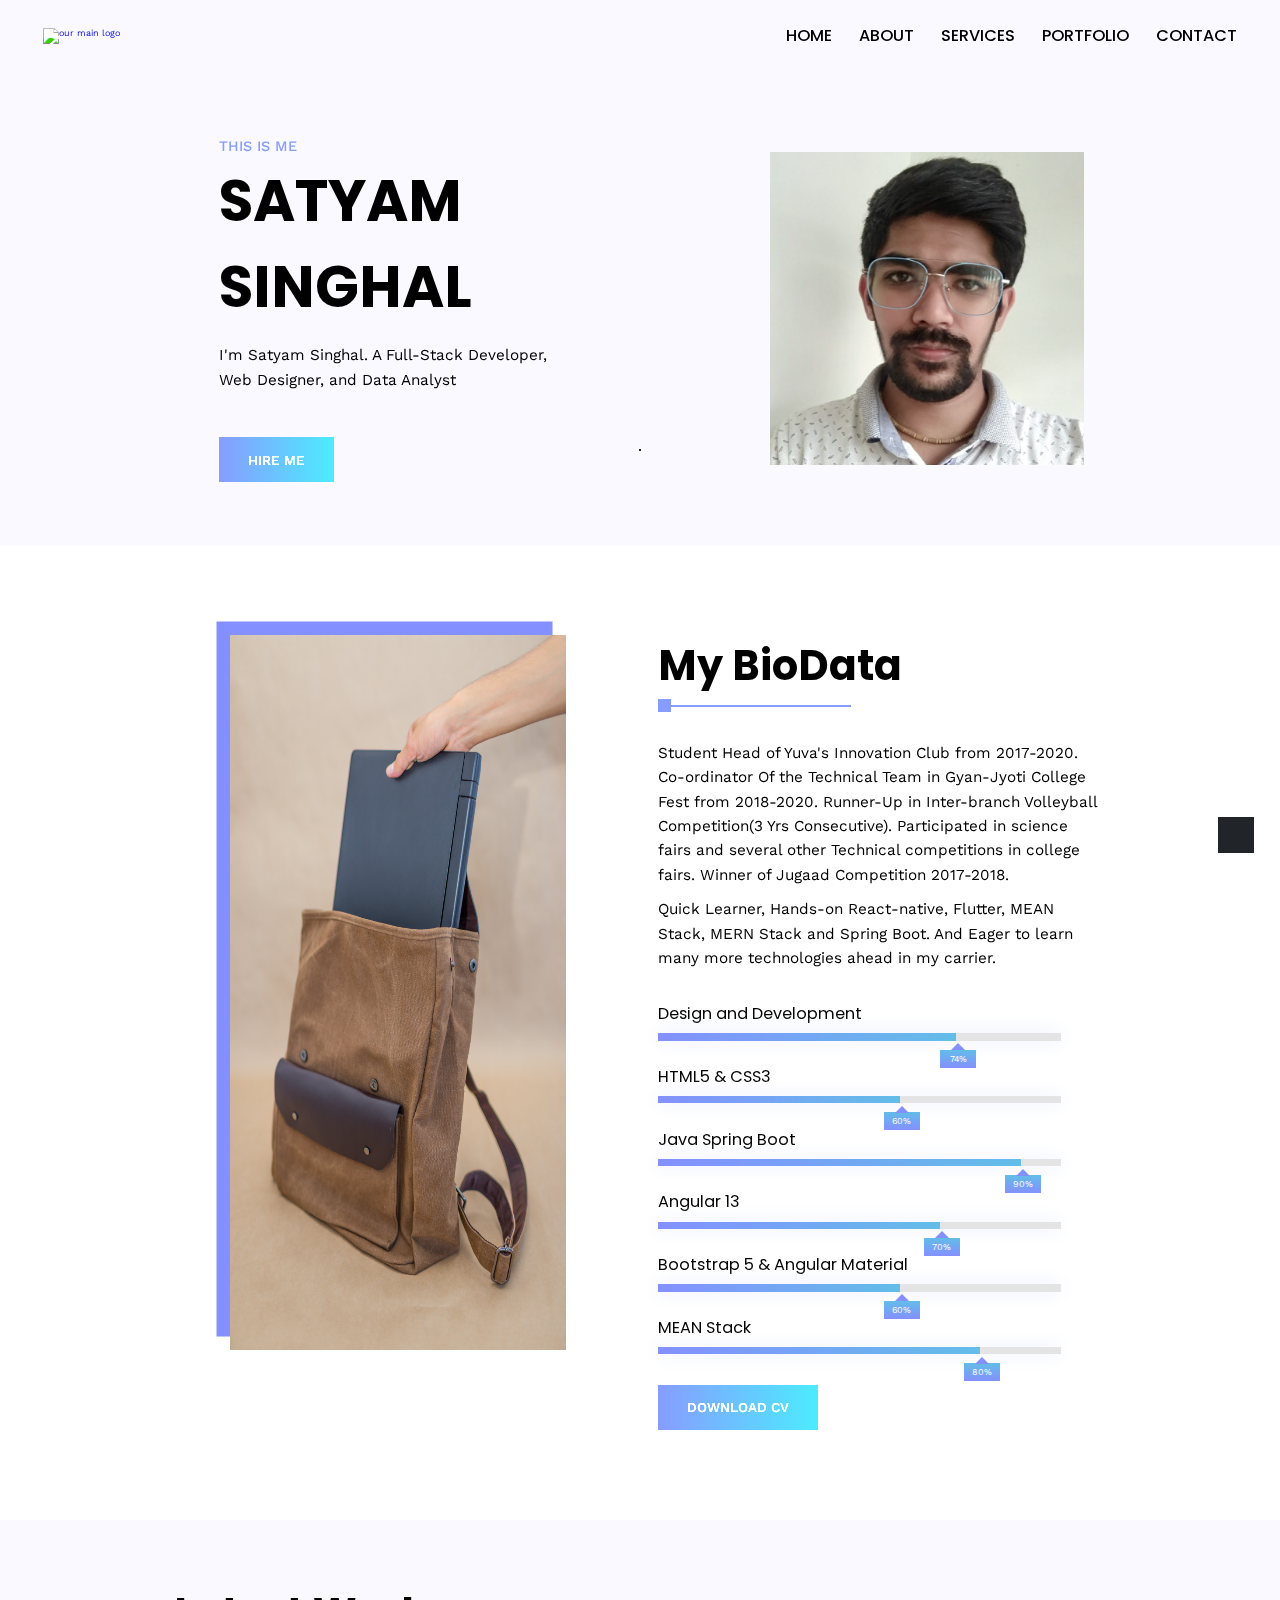
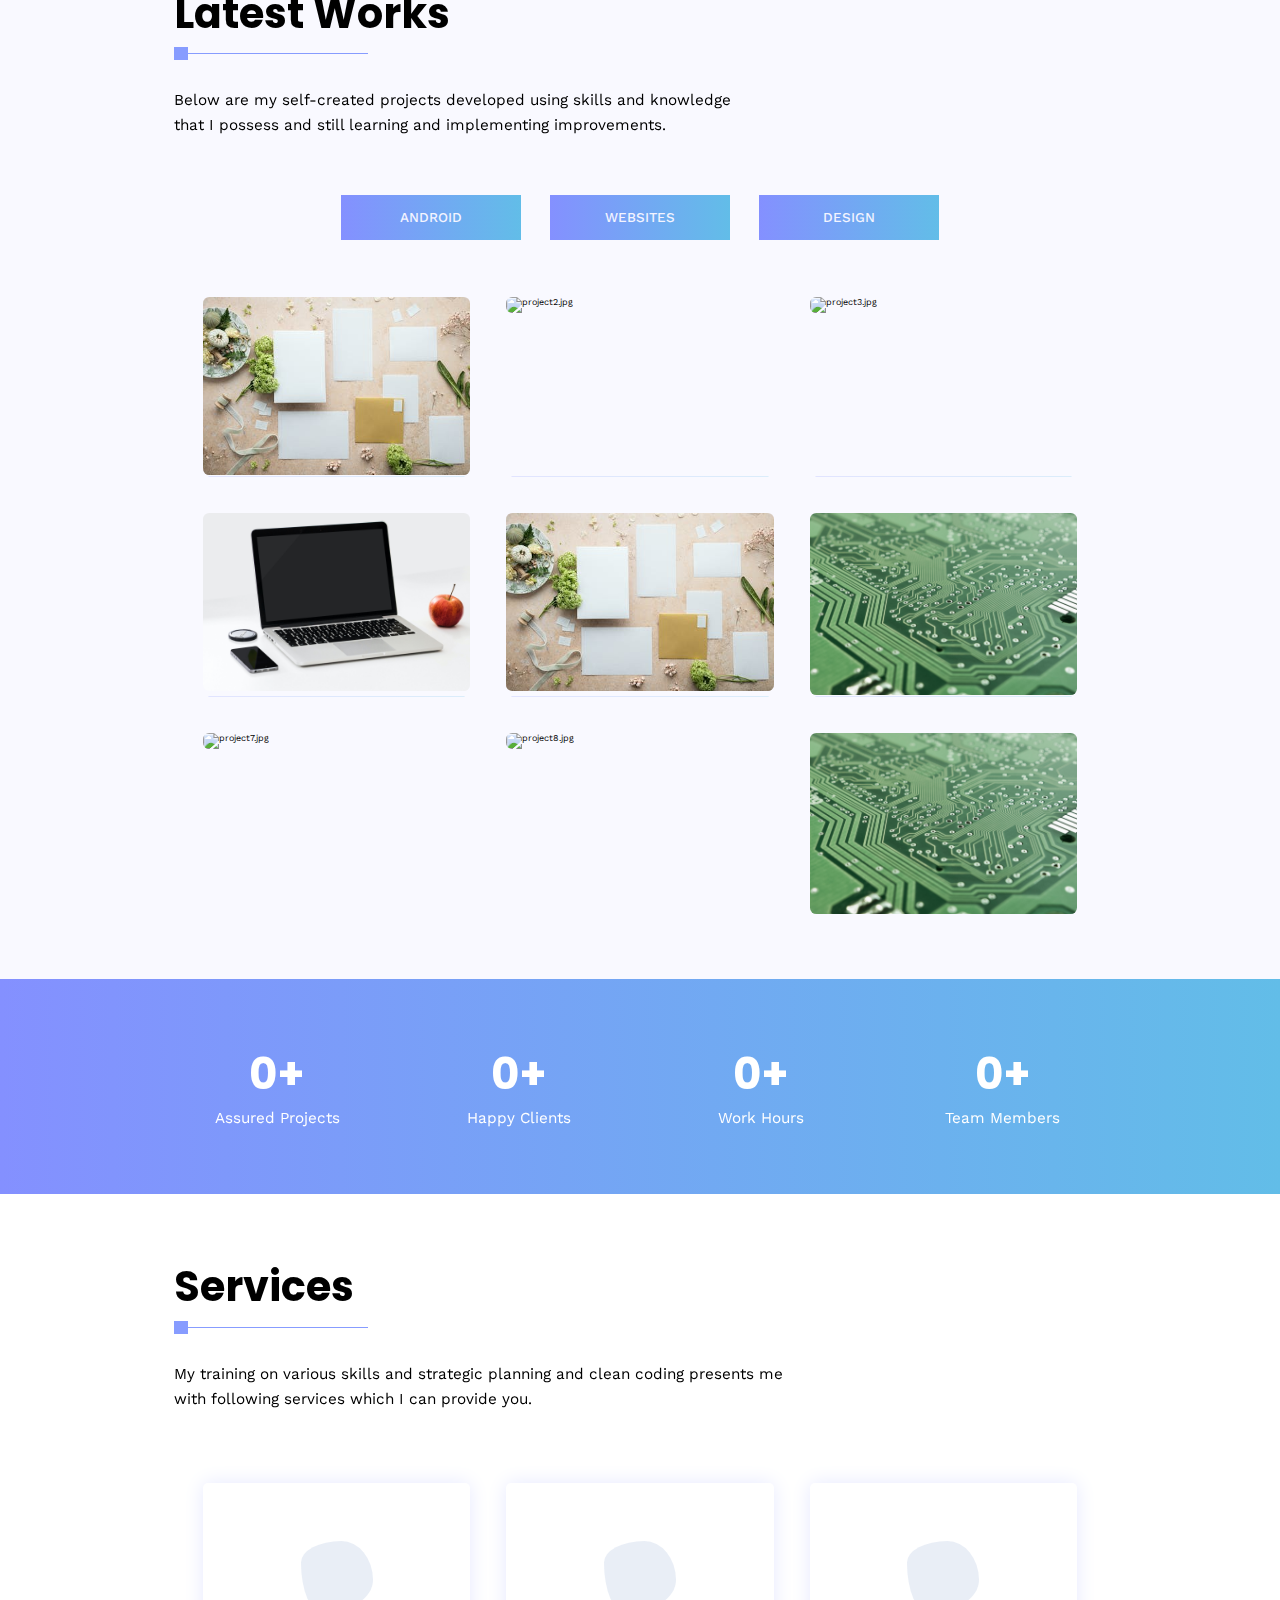
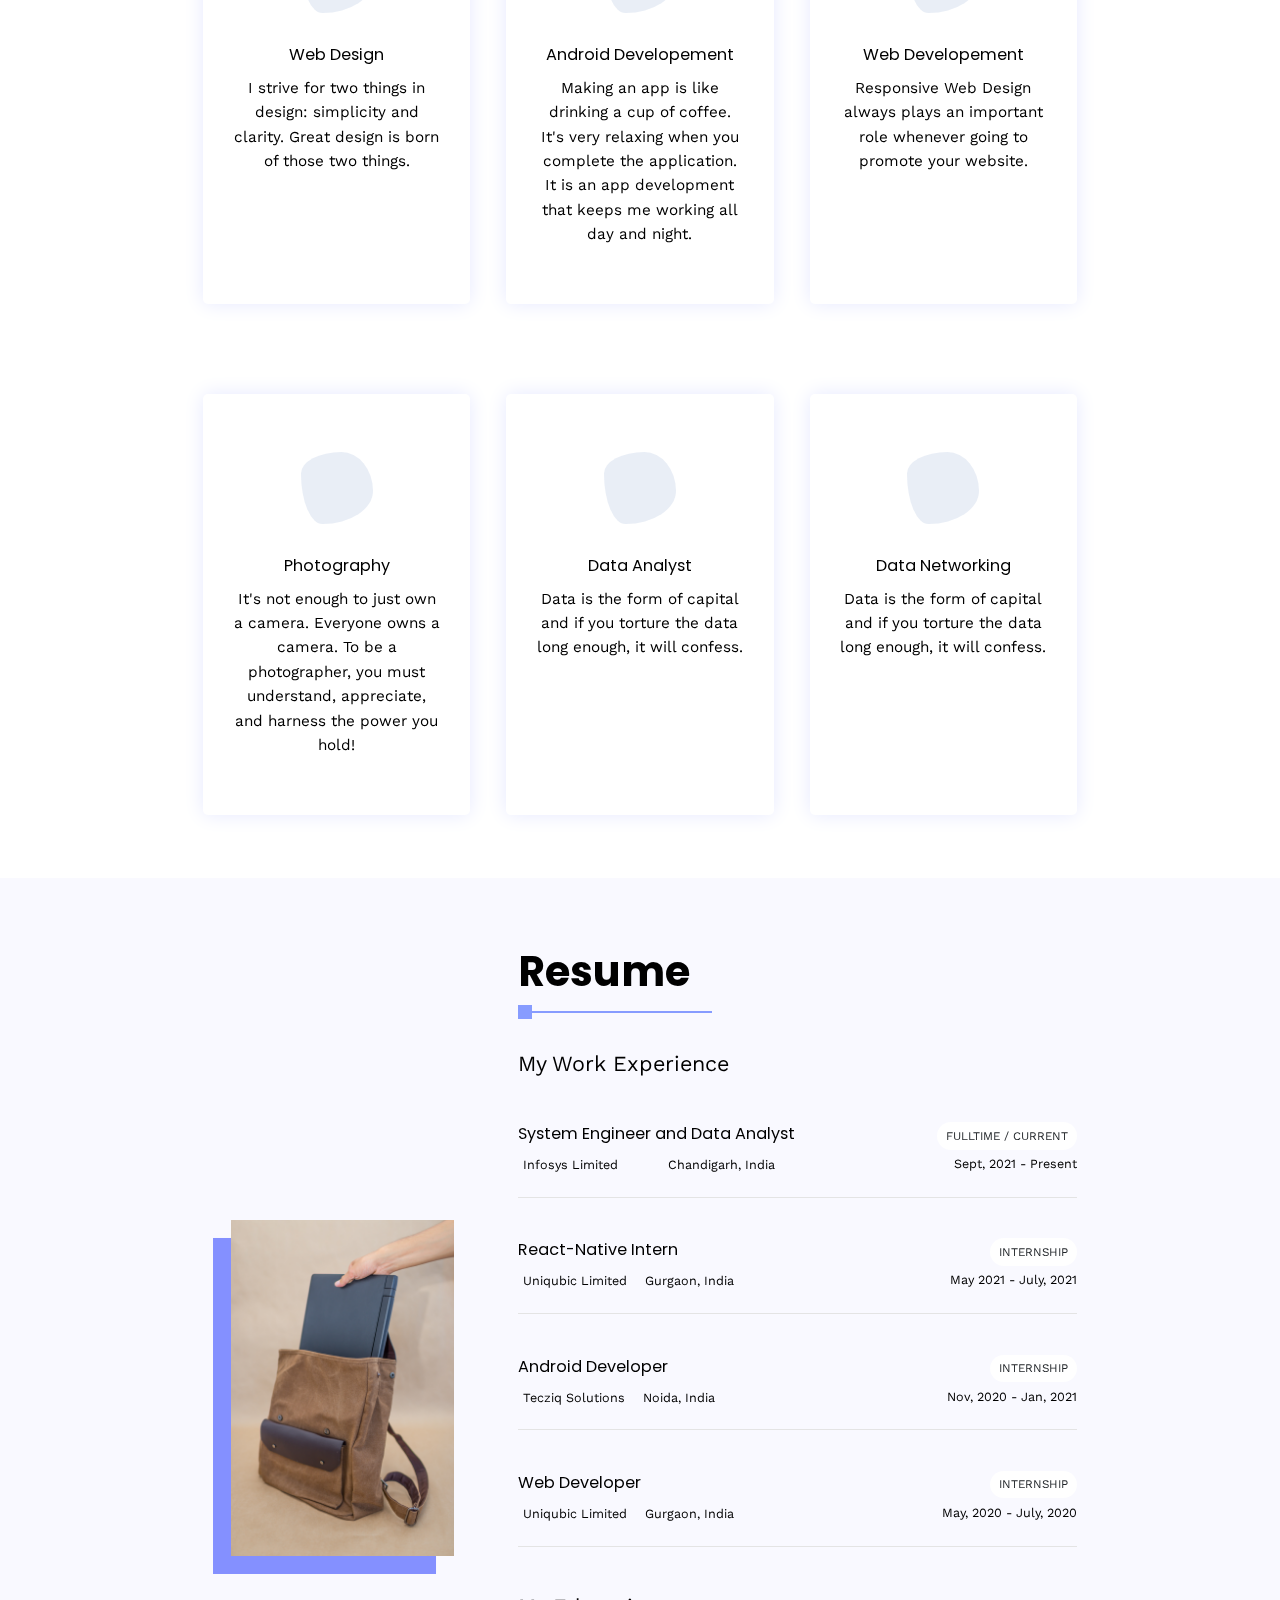
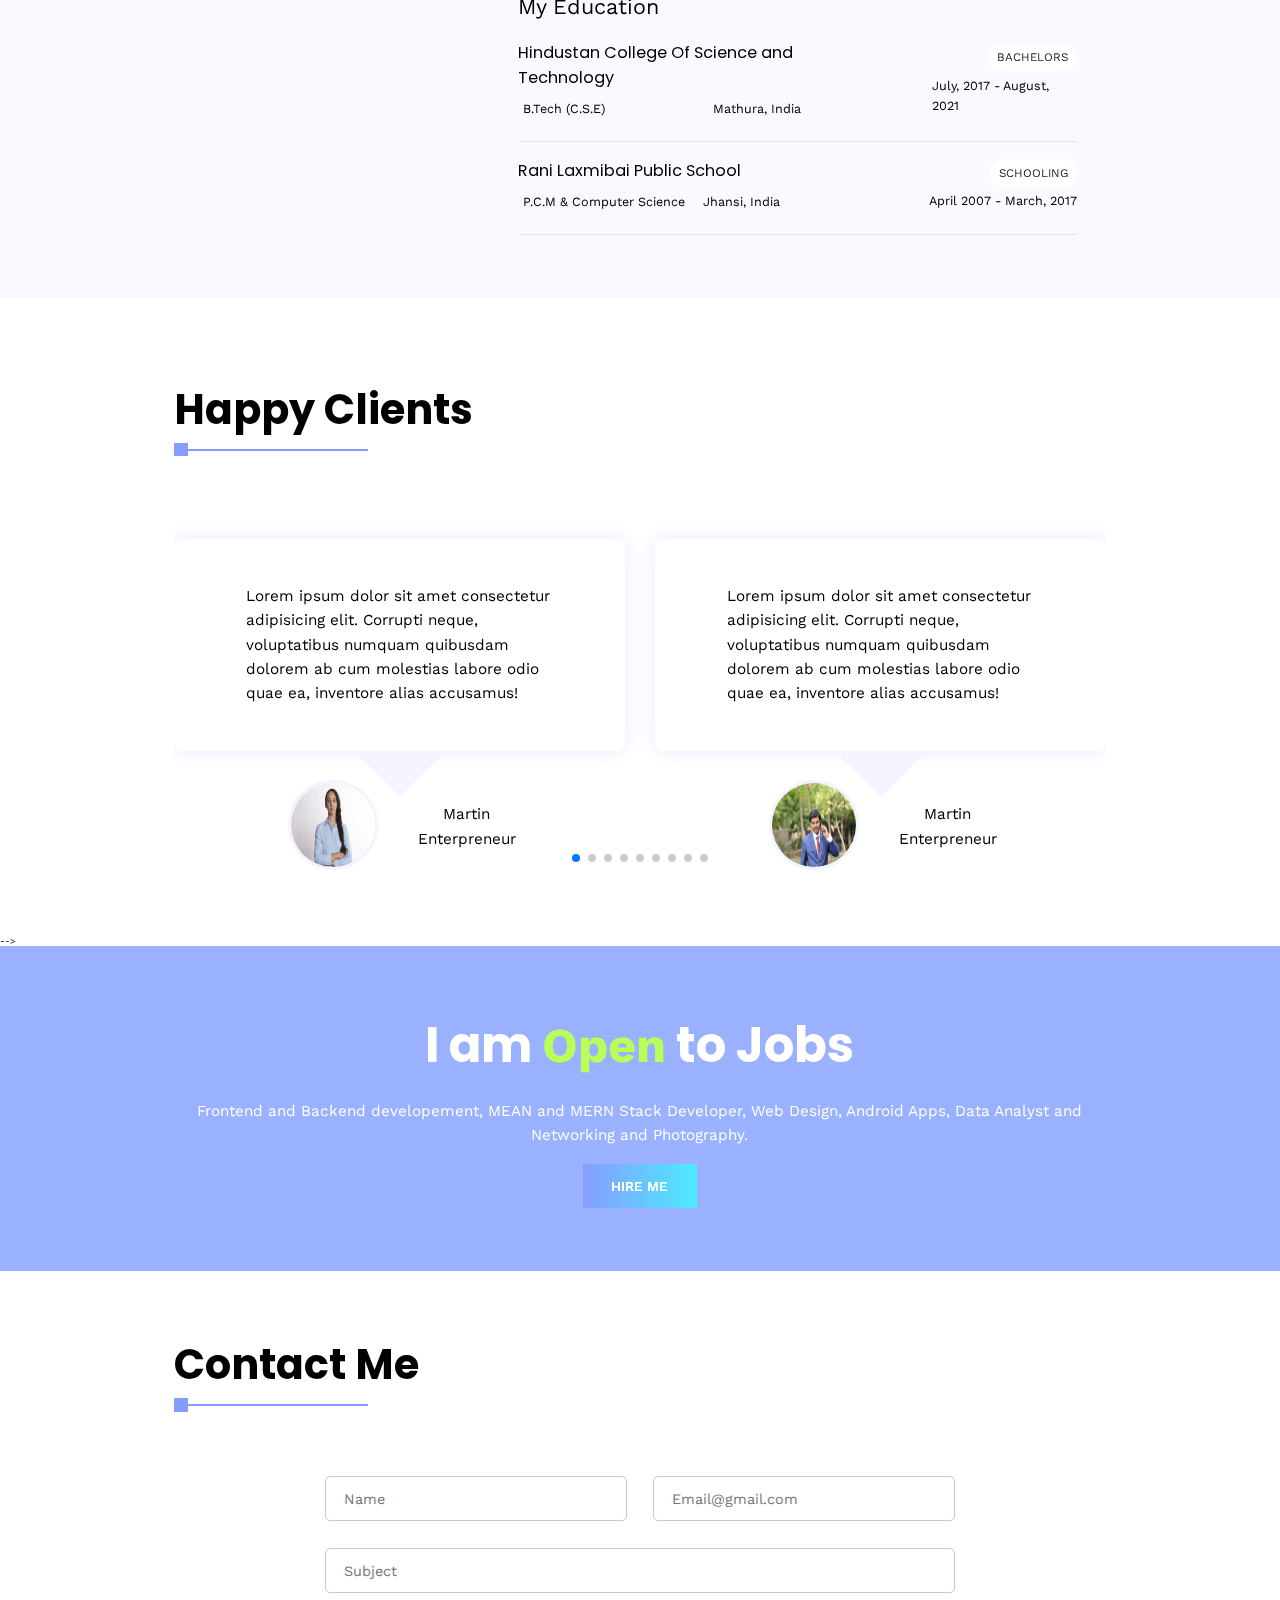
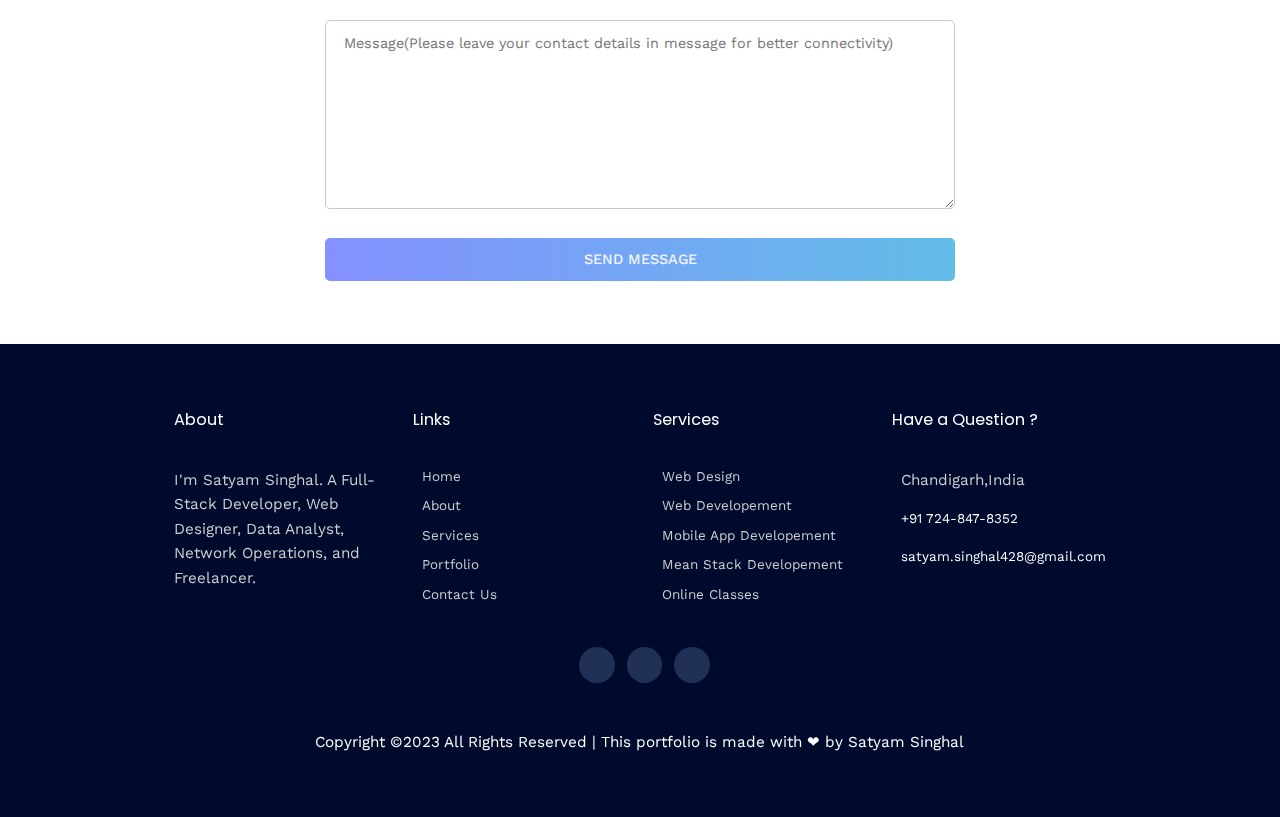
==== commit a0bc2df9: "Updated index.html" ====
--- a/index.html
+++ b/index.html
@@ -68,8 +68,7 @@
         <div class="section-hero-data">
           <p class="hero-top-data">This is me</p>
           <h1 class="hero-heading">Satyam Singhal</h1>
-          <p class="hero-para">I'm Satyam Singhal. A Full-Stack Developer, Web Designer, Data Analyst, Network
-            Operations, and Freelancer</p>
+          <p class="hero-para">I'm Satyam Singhal. A Full-Stack Developer, Web Designer, and Data Analyst</p>
           <div><a href="/contact.html" class="btn hire-btn">Hire Me</a></div>
         </div>
         <div class="section-hero-image">
@@ -127,7 +126,7 @@
           </div>
 
           <div class="bio-stats">
-            <h3>Bootstrap 5 & Angular Materila</h3>
+            <h3>Bootstrap 5 & Angular Material</h3>
             <div class="bio-progress bio-progress-5">
               <span>60%</span>
             </div>
@@ -750,4 +749,4 @@
   </footer>
 </body>
 
-</html>+</html>
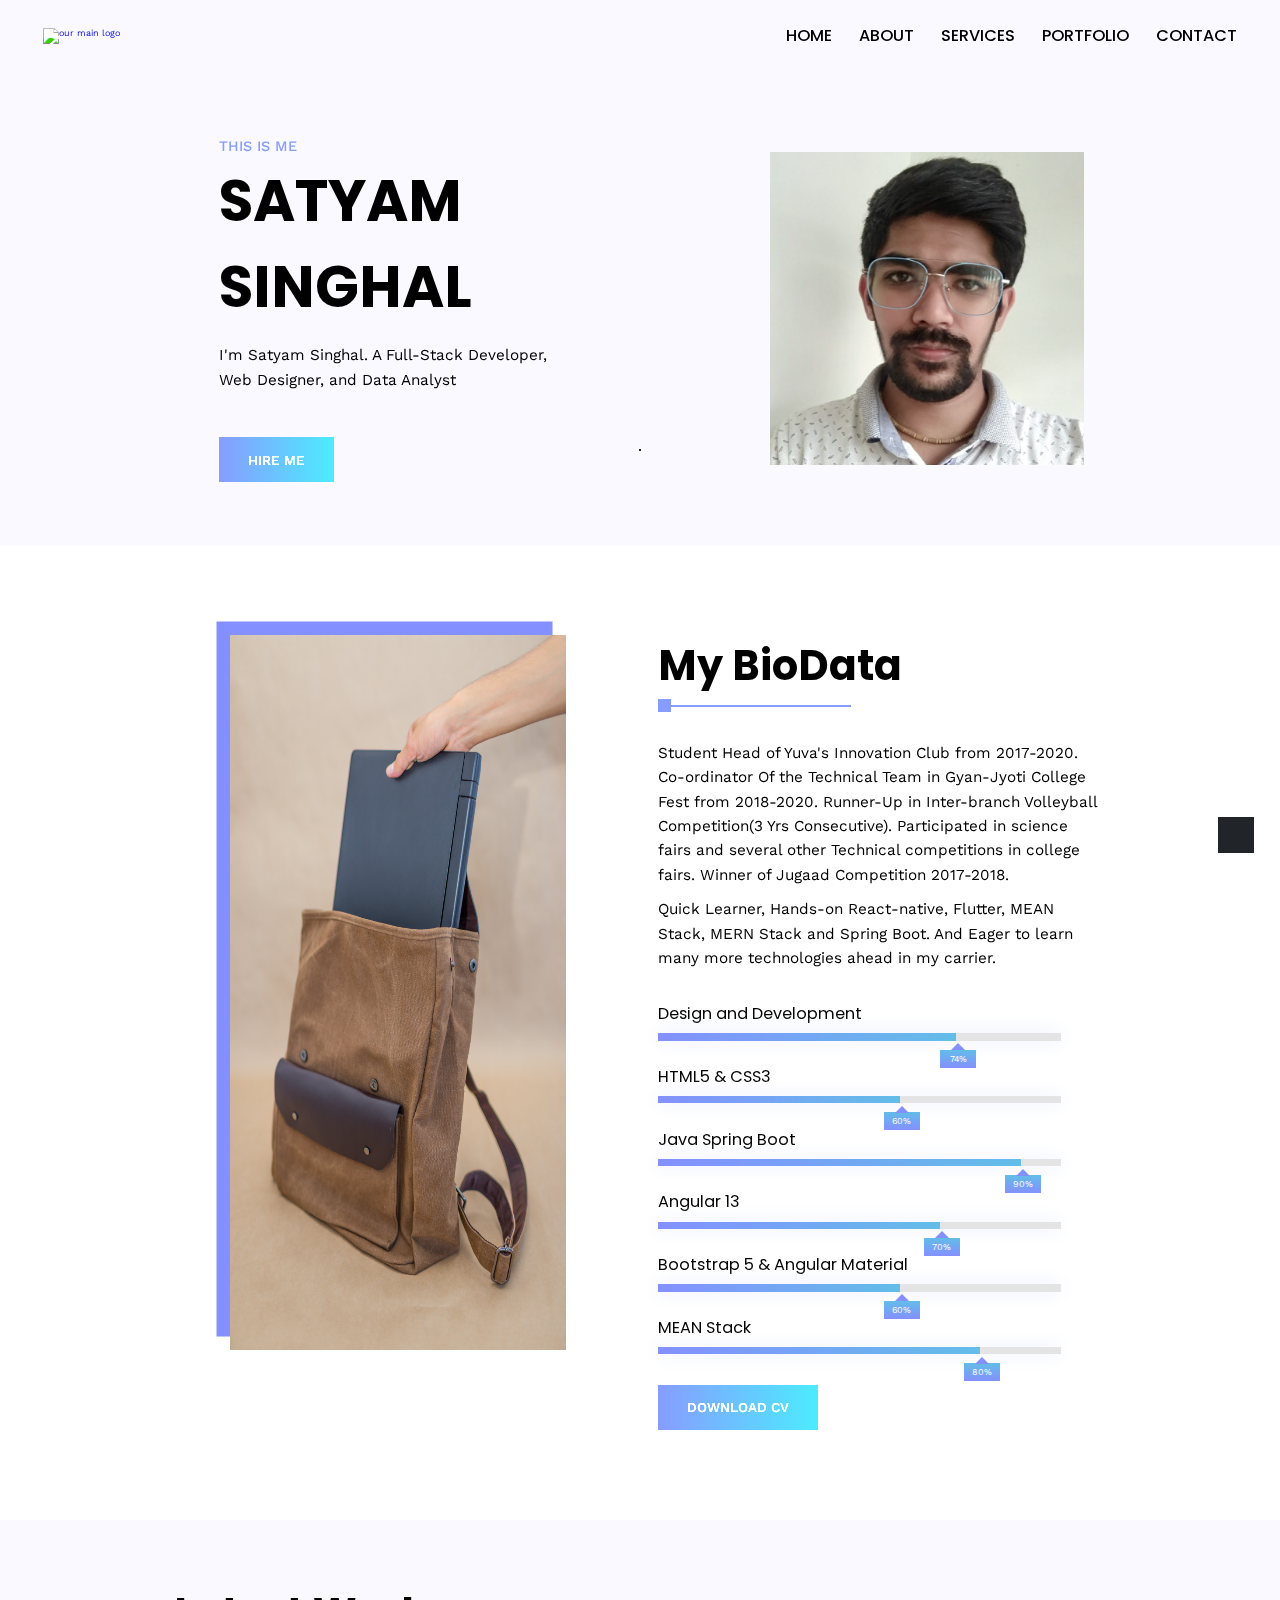
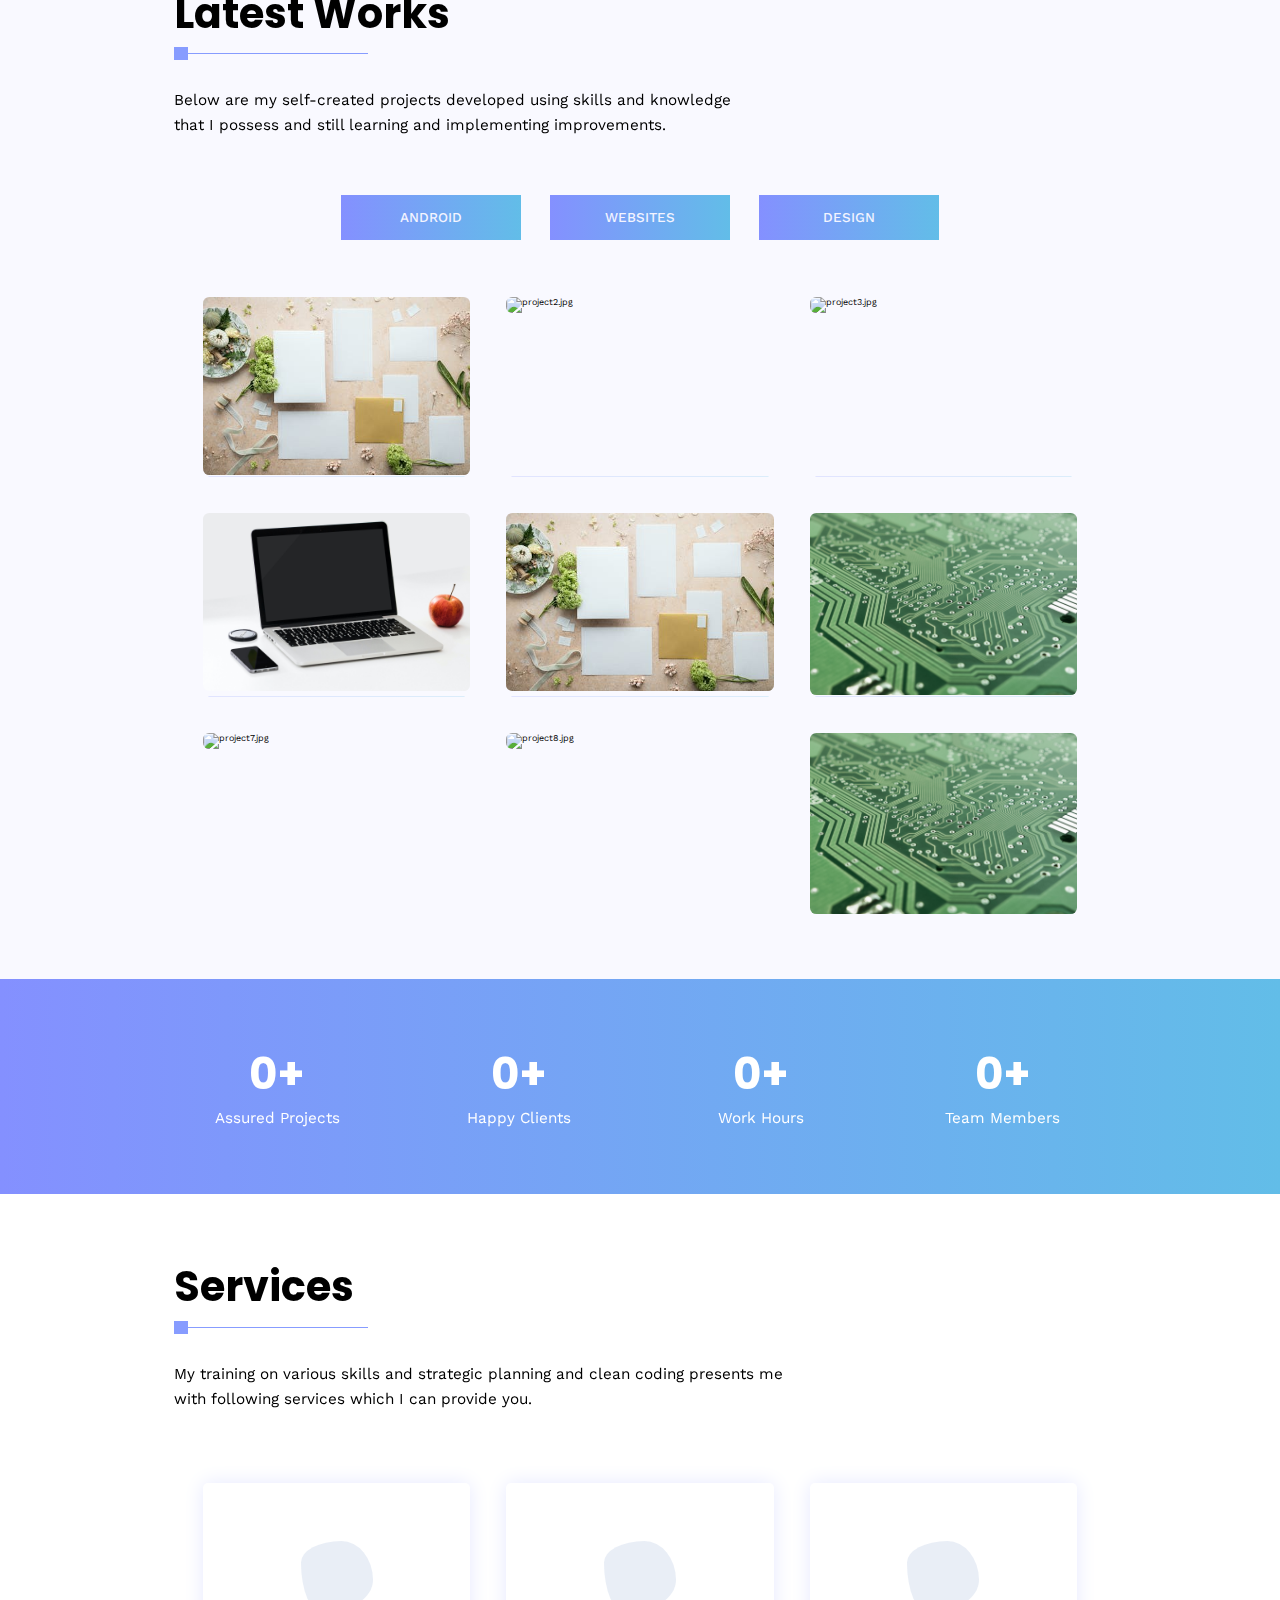
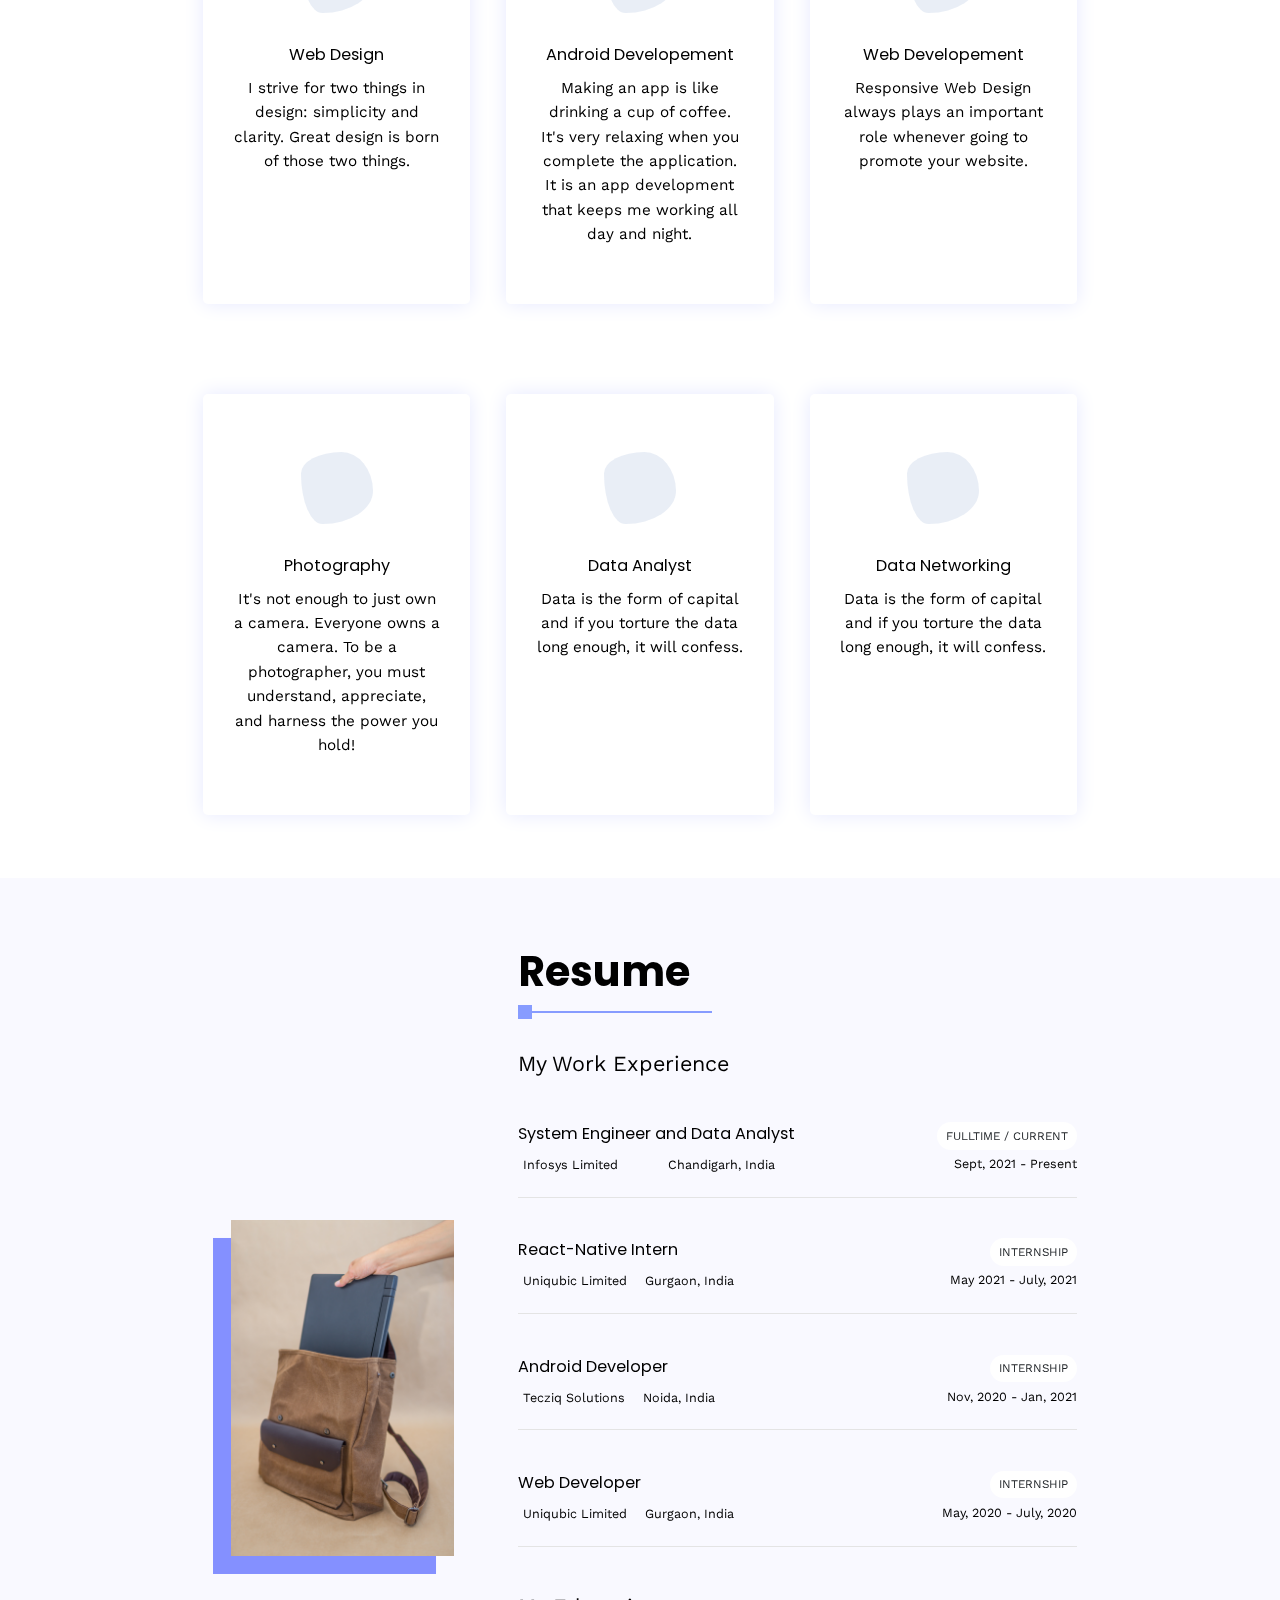
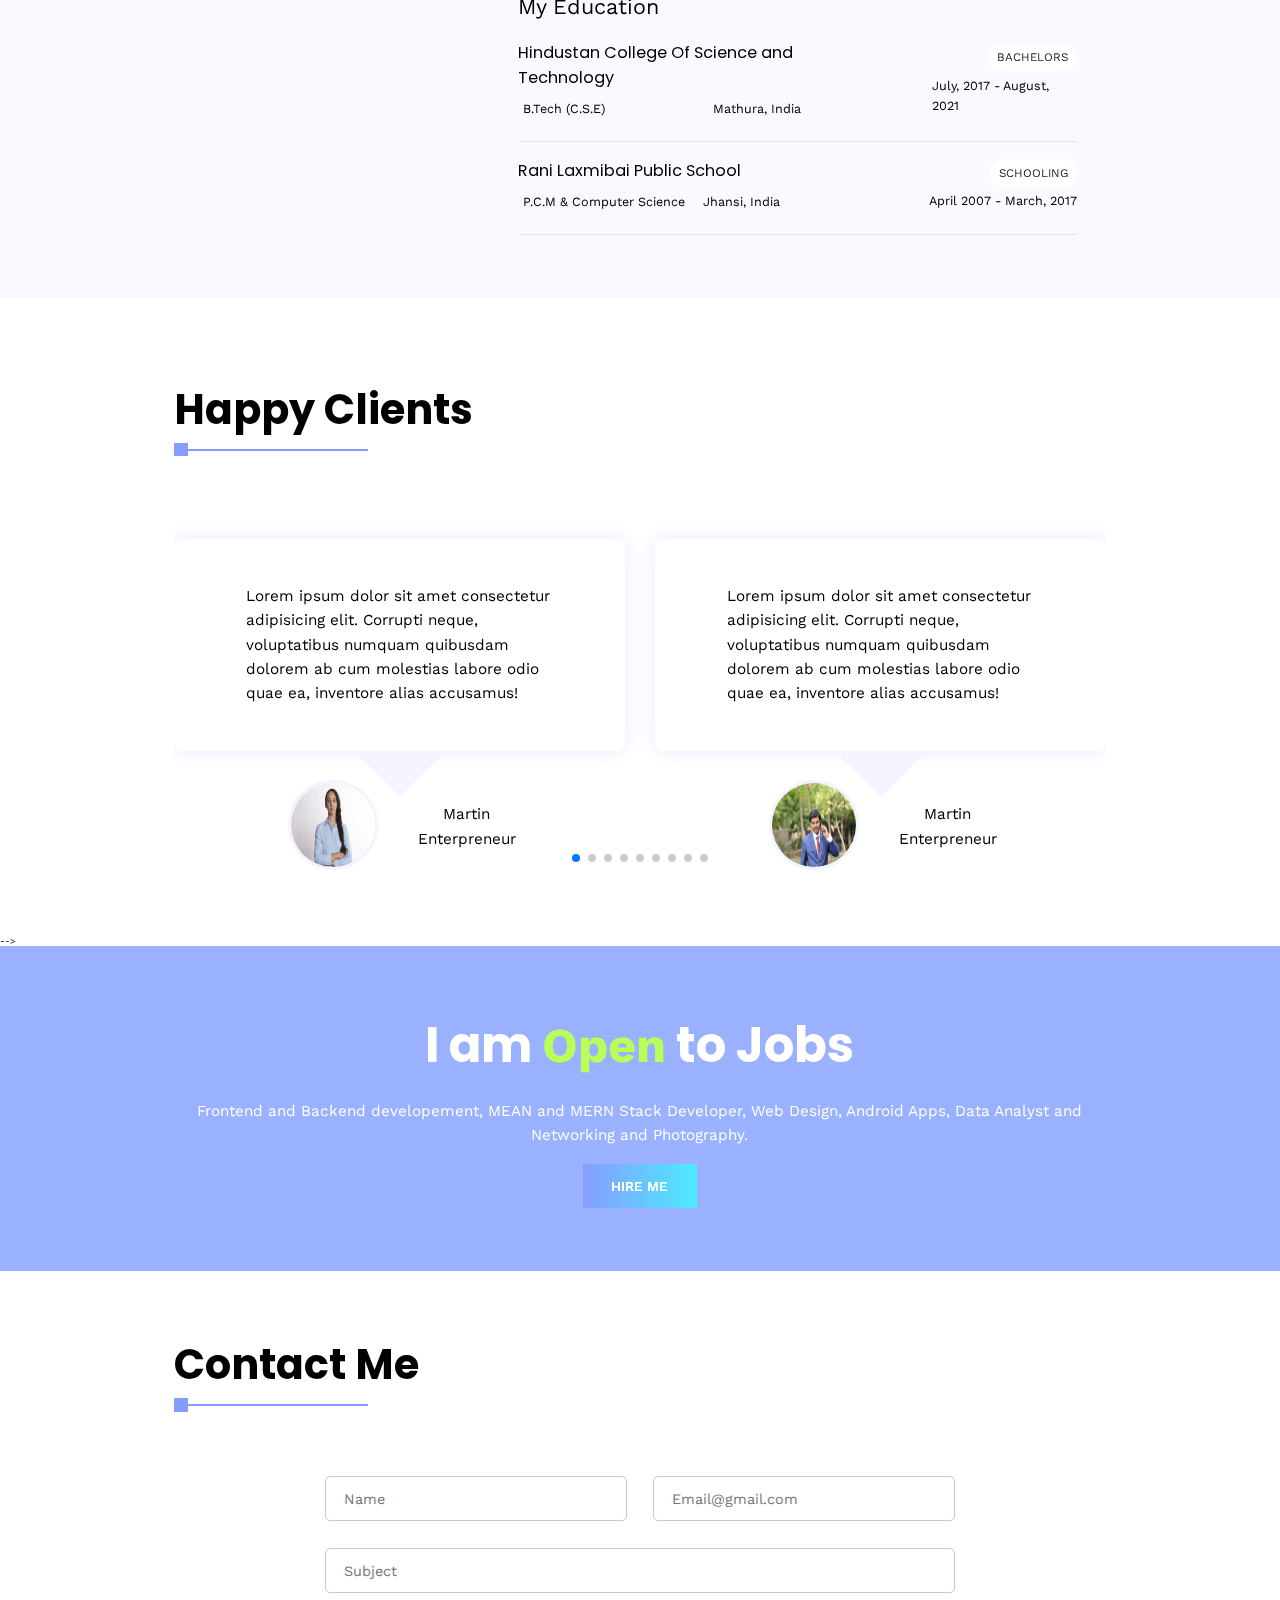
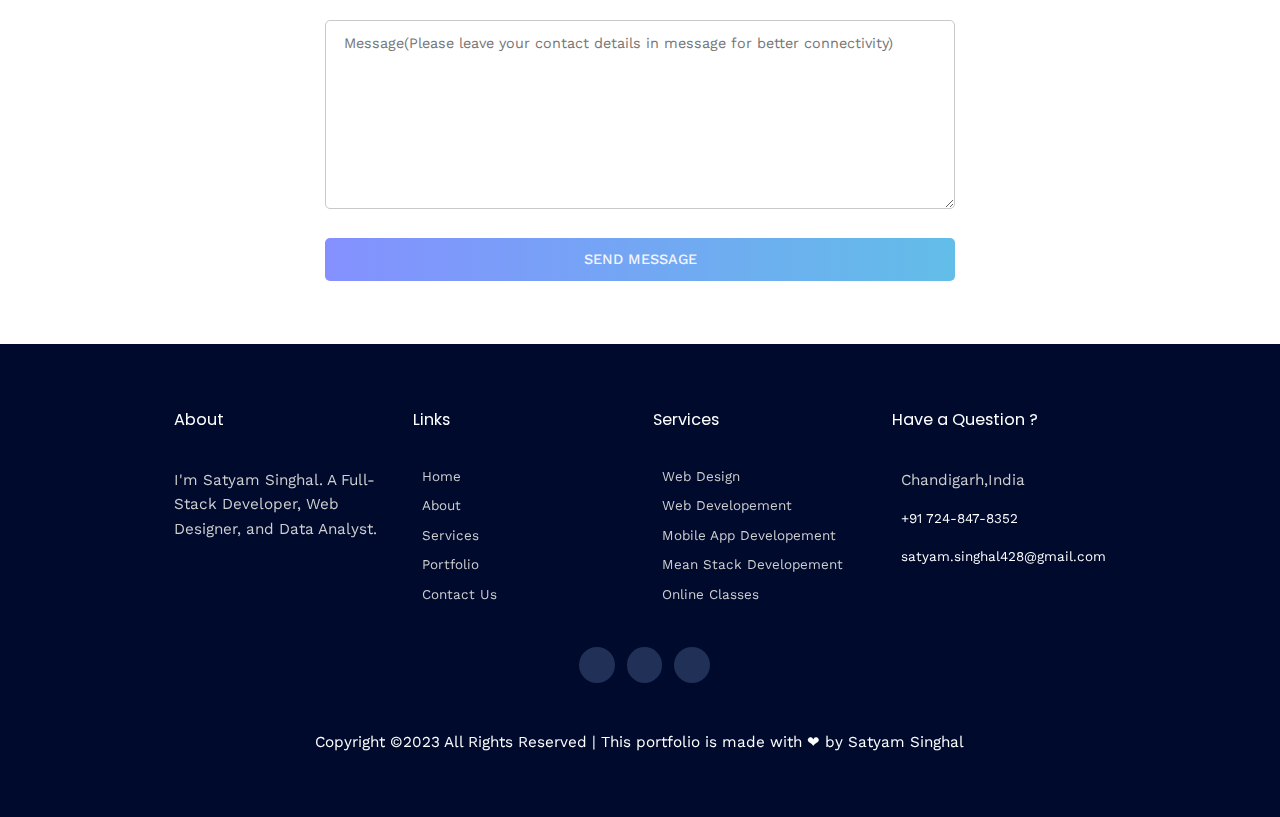
==== commit 751657ae: "Update index.html" ====
--- a/index.html
+++ b/index.html
@@ -681,8 +681,7 @@
     <div class="container grid grid-four-column">
       <div class="f-about">
         <h3>About</h3>
-        <p>I'm Satyam Singhal. A Full-Stack Developer, Web Designer, Data Analyst, Network
-          Operations, and Freelancer.</p>
+        <p>I'm Satyam Singhal. A Full-Stack Developer, Web Designer, and Data Analyst.</p>
       </div>
       <!-- End -->
       <div class="f-links">
